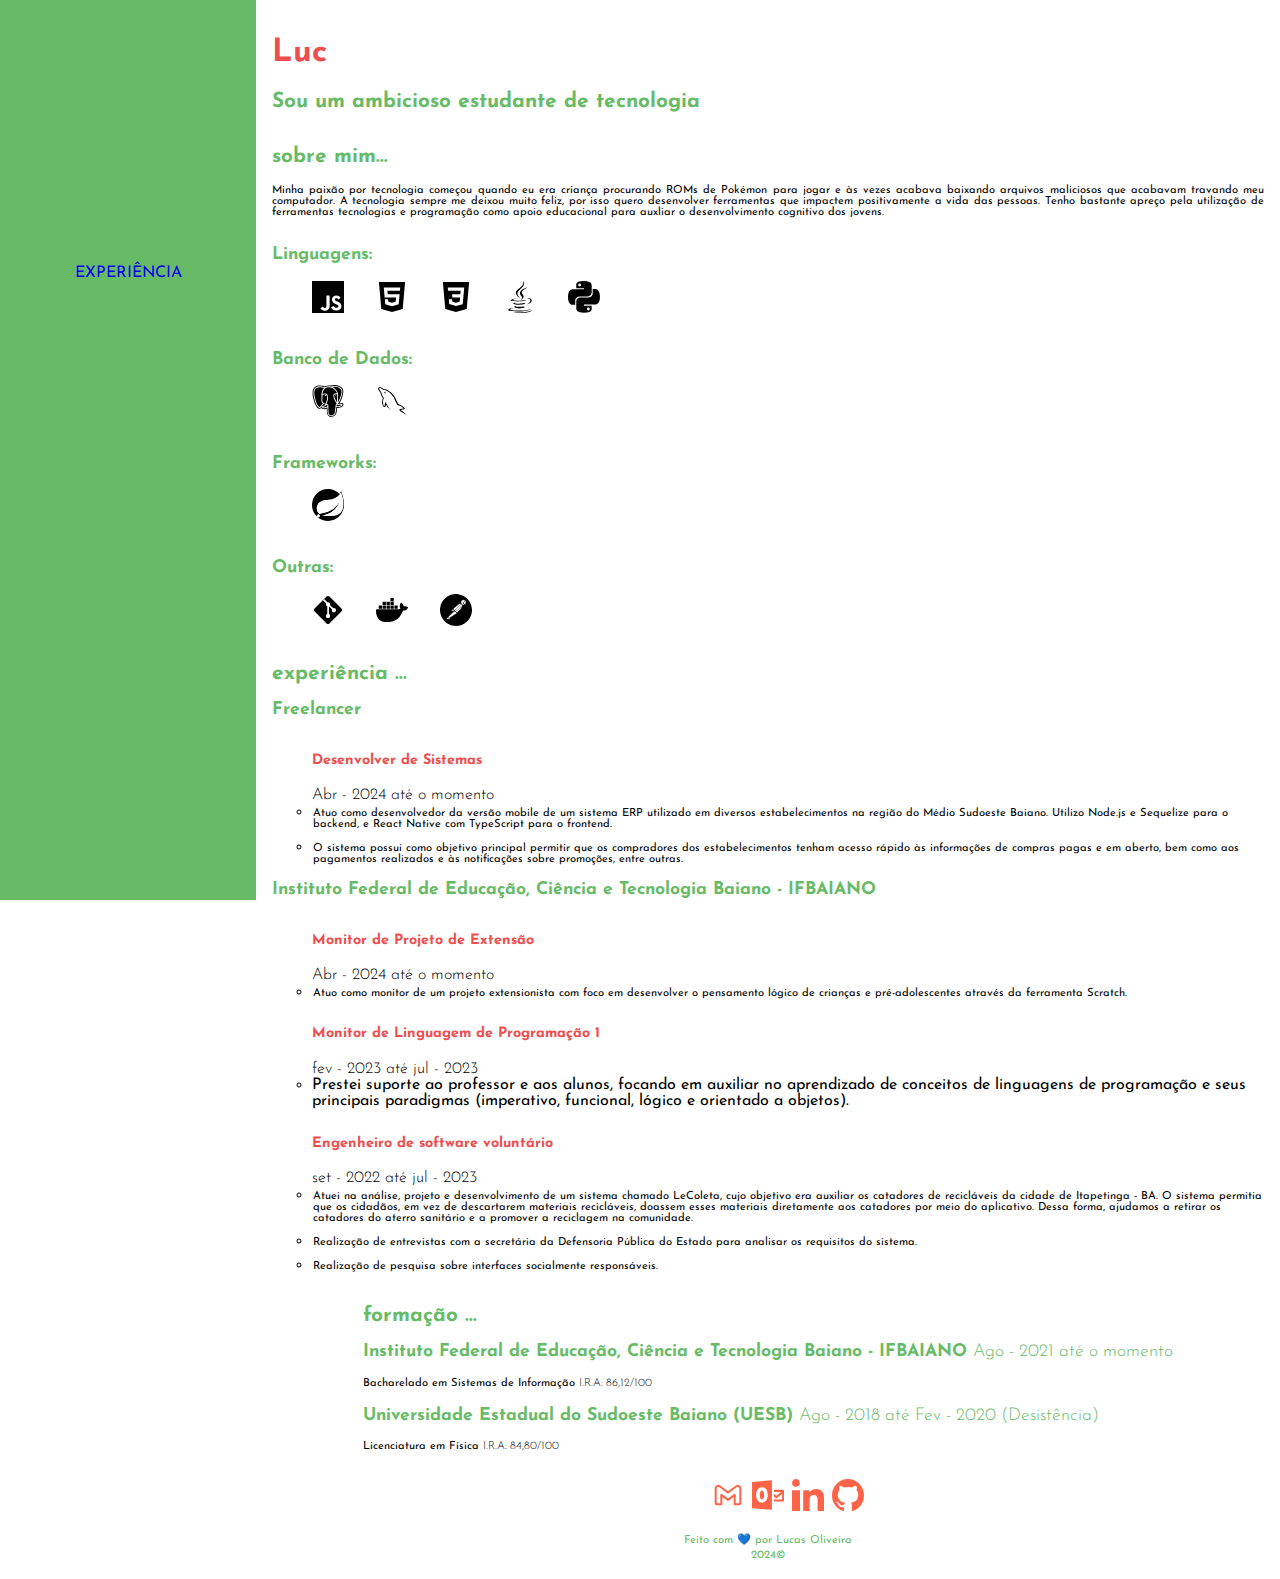
==== index.html @ e7bf315e "feat: modifica tudo" ====
<!DOCTYPE html>
<html lang="en">
<head>
    <meta charset="UTF-8">
    <meta name="viewport" content="width=device-width, initial-scale=1.0">
    <title>Lucas de Oliveira</title>
    <link rel="stylesheet" href="global.css">
    <link rel="shortcut icon" href="assets/icons/favicon.ico" type="image/x-icon">
</head>
<body>
    <div class="container"></div>
        <div class="menu">
            <nav class="sidebar">
                
                <ul>    
                    <li>
                        <img src="assets/photos/tentando.jpeg" alt="foto" class = "foto-perfil">
                    </li>
                    <li><a href="#about"> SOBRE MIM</sobre></a></li>
                    <li><a href="#experiencia">EXPERIÊNCIA</a></li>
                    <li><a href="#formacao">FORMAÇÃO</a></li>
                    <li>
                        <a href="./CV - Lucas.Oliveira.pdf" target="_blank"> 
                            CV
                        </a>
                    </li>
                </ul>
                
            </nav>
        </div> 
    
        <div class="content">   
            <section id="home">
                <div>
                    <h1 class="myNameText"></h1>
                </div>
                <div>
                    <h2>Sou um ambicioso estudante de tecnologia</h2>
                </div>
                
            </section>

            <section id="about">
                <h2>  sobre mim...</h2>
                <div class="about-me">
                    <p>
                        Minha paixão por tecnologia começou quando eu era criança procurando ROMs de Pokémon para 
                        jogar e às vezes acabava baixando arquivos maliciosos que acabavam travando meu computador. 
                        A tecnologia sempre me deixou muito feliz, por isso quero desenvolver ferramentas que 
                        impactem positivamente a vida das pessoas. Tenho bastante apreço pela utilização de 
                        ferramentas tecnologias e programação como apoio educacional para auxliar o desenvolvimento 
                        cognitivo dos jovens.
                    </p>
                </div>
            </section>
            <section id="tec"">
                <div class="tec-content">
                    <div class="language">
                        <h3>Linguagens:</h3>
                        <ul>
                            <li>
                                <a href="https://developer.mozilla.org/pt-BR/docs/Web/JavaScript" target="_blank">
                                    <img src="assets/icons/javascript.svg" alt="JavaScript">
                                </a>
                            </li>
                            <li>
                                <a href="https://www.w3schools.com/html/" target="_blank">
                                    <img src="assets/icons/html.svg" alt="HTML5">
                                </a>
                            </li>
                            <li>
                                <a href="https://www.w3schools.com/css/" target="_blank">
                                    <img src="assets/icons/css.svg" alt="CSS3">
                                </a>
                            </li>
                            <li>
                                <a href="https://www.java.com/pt-BR/" target="_blank">
                                    <img src="assets/icons/java.svg" alt="Java">
                                </a>
                            </li>
                            <li>
                                <a href="https://www.python.org/" target="_blank">
                                    <img src="assets/icons/python.svg" alt="Python">
                                </a>
                            </li>
                        </ul> 
                    </div>

                    <div class="data_base">
                        <h3>Banco de Dados: </h3>
                        <ul>
                            <li>
                                <a href="https://www.postgresql.org/" target="_blank">
                                    <img src="assets/icons/postgresql.svg" alt="Postgresql">
                                </a>
                            </li>
                            <li>
                                <a href="https://www.mysql.com/" target="_blank">
                                    <img src="assets/icons/mysql.svg" alt="MySQL">
                                </a>
                            </li>
                        </ul>
                    </div>
                    <div class="frameworks">
                        <h3>Frameworks: </h3>
                        <ul>
                            <li>
                                <a href="https://spring.io/" target="_blank">
                                    <img src="assets/icons/spring.svg" alt="Spring">
                                </a>
                            </li>
                        </ul>
                    </div>
                    <div class="others">
                        <h3>Outras: </h3>
                        <ul>
                            <li>
                                <a href="https://git-scm.com/" target="_blank">
                                    <img src="assets/icons/git.svg" alt="Github">
                                </a>
                            </li>
                            <li>
                                <a href="https://www.docker.com/" target="_blank">
                                    <img src="assets/icons/docker.svg" alt="Docker">
                                </a>
                            </li>
                            <li>
                                <a href="">
                                    <img src="assets/icons/postman.svg" alt="">
                                </a>
                            </li>
                        </ul>
                    </div>
                </div>
            </section>
                
            <section id="experiencia">
                <h2> experiência ...</h2>
                
                <div class = "itens_experiencia">
                    <div class="primeiro_item">
                        <h3>
                            Freelancer
                        </h3> 
                        <ul>
                            <li>
                                <div>
                                    <h4>Desenvolver de Sistemas</h3>
                                    <span>Abr - 2024 até o momento</span>
                                
                                    <ul>
                                        <li>
                                            <p>
                                                Atuo como desenvolvedor da versão mobile de um sistema ERP 
                                                utilizado em diversos estabelecimentos na região do Médio 
                                                Sudoeste Baiano. Utilizo Node.js e Sequelize para o backend, 
                                                e React Native com TypeScript para o frontend.
                                            </p>
                                        </li>
                                        <li>
                                            <p>
                                                O sistema possui como objetivo principal permitir que os 
                                                compradores dos estabelecimentos tenham acesso rápido às 
                                                informações de compras pagas e em aberto, bem como aos 
                                                pagamentos realizados e às notificações sobre promoções, entre 
                                                outras.
                                            </p>
                                        </li>
                                    </ul>
                                </div>
                            </li>
                        </ul>
                    </div>
                    <div class = "primeiro_item">
                        <h3>
                            Instituto Federal de Educação, Ciência e Tecnologia Baiano - IFBAIANO
                        </h3>   
                        <ul>
                            <li>
                                <div>
                                    <h4>Monitor de Projeto de Extensão</h4>
                                    <span>Abr - 2024 até o momento</span>
                                    <ul>
                                        <li>
                                            <p>
                                                Atuo como monitor de um projeto extensionista com foco em 
                                                desenvolver o pensamento lógico de crianças e pré-adolescentes 
                                                através da ferramenta Scratch.
                                            </p>
                                        
                                        </li>
                                    </ul>
                                </div>
                            </li>
                            <li>
                                <div>
                                    <h4>Monitor de Linguagem de Programação 1</h4>
                                    <span>fev - 2023 até jul - 2023</span>
        
                                    <ul>
                                        <li>
                                            Prestei suporte ao professor e aos alunos, focando em auxiliar 
                                            no aprendizado de conceitos de linguagens de programação e seus principais paradigmas 
                                            (imperativo, funcional, lógico e orientado a objetos).
                                        </li>
                                    </ul>
                    
                                </div>
                            </li>
                            <li>
                                <div>
                                    <h4>Engenheiro de software voluntário</h4>
                                    <span>set - 2022 até jul - 2023</span>

                                        <ul>
                                            <li>
                                                <p>
                                                    Atuei na análise, projeto e desenvolvimento de um sistema 
                                                    chamado LeColeta, cujo objetivo era auxiliar os catadores 
                                                    de recicláveis da cidade de Itapetinga - BA. O sistema 
                                                    permitia que os cidadãos, em vez de descartarem materiais 
                                                    recicláveis, doassem esses materiais diretamente aos 
                                                    catadores por meio do aplicativo. Dessa forma, ajudamos a 
                                                    retirar os catadores do aterro sanitário e a 
                                                    promover a reciclagem na comunidade.
                                                </p>
                                            </li>
                                            <li>
                                                <p>
                                                    Realização de entrevistas com a secretária da Defensoria 
                                                    Pública do Estado para analisar os requisitos do sistema.
                                                </p>
                                            </li>
                                            <li>
                                                <p>
                                                    Realização de pesquisa sobre interfaces socialmente responsáveis.
                                                </p>
                                                
                                            </li>
                                        </ul>
                        
                                </div>
                            </li>
                        </ul>
                    </div>
                </div>
            </section>

            <section id="formacao">
                <h2> formação ...</h2>
                <div>
                    <div>
                        <h3>
                            Instituto Federal de Educação, Ciência e Tecnologia Baiano - IFBAIANO
                            <span>
                                Ago - 2021 até o momento
                            </span>
                        </h3>
                       
                        <p>
                            Bacharelado em Sistemas de Informação <span>I.R.A: 86,12/100</span>
                        </p>
                    </div>
                    
                    <div>
                        <h3>
                            Universidade Estadual do Sudoeste Baiano (UESB)
                            <span>
                                Ago - 2018 até Fev - 2020 (Desistência)
                            </span>
                        </h3>
                       
                        <p>
                            Licenciatura em Física <span>I.R.A: 84,80/100</span>
                        </p>
                    </div>
                    
                </div>
            </section>



            <section id="contato">

                <div class="lista_contato">
                    <ul>
                        <li>
                            <a href="mailto:luska.soliver7@gmail.com" target="_blank">
                                <img src="assets/icons/gmail-svgrepo-com.svg" alt="Gmail">
                            </a>
                        </li>
                        <li>
                            <a href="mailto:lucassdeoliveira@outlook.com.br" target="_blank">
                                <img src="assets/icons/outlook-logo-svgrepo-com.svg" alt="Outlook">
                            </a>
                        </li>
                        <li>
                            <a href="https://www.linkedin.com/in/lucas-de-oliveira-b39b41206" target="_blank">
                                <img src="assets/icons/linkedin-161-svgrepo-com.svg" alt="Linkedin">
                            </a>
                        </li>
                        <li>
                            <a href="https://github.com/lucassoliveiraa" target="_blank">
                                <img src="assets/icons/github-142-svgrepo-com (1).svg" alt="Github">   
                            </a>       
                        </li>
                    </ul> 
                </div>
            </section>
            <footer id="footer">
                <p>Feito com &#128153; por Lucas Oliveira</p>
                <p>2024&#169;</p>
            </footer>
        </div>
    </div>
    
    <script src="app.js"></script>
</body>
</html>
---- global.css ----
@import url('https://fonts.googleapis.com/css2?family=Josefin+Sans:ital,wght@0,100..700;1,100..700&display=swap');

* {
    font-family: "Josefin Sans", sans-serif;
    box-sizing: border-box;
}

:root {
    --cor-background: #FFFFFF;
    --cor-primaria: #67BB67;
    --cor-destaque: #EE4E4E;
    --cor-destaque1: #5E4C5A;
    --fonte-tamanho-h2: 1.3em;
    --fonte-tamanho-h3: 1.1em;
    --fonte-tamanho-h4: 0.9em;
    --fonte-tamanho-p: 0.7em;

}

body, html {
    margin: 0;
    padding: 0;
    width: 100dvw;
    height: 100dvh;
    background-color: var(--cor-background);
    color: black;
}
h1 {
    color: var(--cor-destaque);
}
h2 {
    font-size: var(--fonte-tamanho-h2);
    color: var(--cor-primaria);
}

h3 {
    font-size: var(--fonte-tamanho-h3);
    color: var(--cor-primaria);
}

h4 {
    font-size: var(--fonte-tamanho-h4);
    color: var(--cor-destaque);
}

p {
    font-size: var(--fonte-tamanho-p);
}

span {
    font-weight: 300;
}
/*Header*/ 
header {
    background-color: var(--cor-primaria);
}

.container {
    display: flex;
    width: 100%;
    margin: 0;
    padding: 0;
    box-sizing: border-box;
}

.menu {
    display: none;
}

.content {
    display: flex;
    flex-direction: column;
    align-items: center;
    width: 80%;
    margin-left: 10%;
    box-sizing: border-box;
    align-items: center;
    margin-right: 10%;
}

#home {
    width: 100%;
}
ul {
    display: flex;
    gap: 2em;
    flex-wrap: wrap;
}
li {
    list-style: none;
}
a img {
    width: 2em;
    height: 2em;
}

/* About */
.about-me {
    text-align: justify;
}

/* Tec */
#tec {
    display: flex;
    width: 100%;
}
.tec-content {
    display: flex;
    flex-direction: column;
    width: 100%;
}


.tec-content div ul{
    display: flex;
    gap: 2rem;
}

/* Experiencia */
#experiencia {
    width: 100%;
}
#experiencia ul{
    display: flex;
    flex-direction: column;
}
.itens_experiencia {
    width: 100%;
}


.primeiro_item {
    display: flex;
    flex-direction: column;
    box-sizing: border-box;
    padding: 0;
    margin: 0;
}

.primeiro_item h3 {
    padding: 0;
    margin: 0;
}


.primeiro_item ul li > div ul {
    padding-left: 1.5vw;
    margin-left: 1.5vw;
}

.primeiro_item div ul {
    margin-top: .2vh;
}

.primeiro_item div ul li {
    list-style: circle;
}

#contato .lista_contato{
    display: flex;
    justify-content: center;
}

/* Footer */
#footer {
    display: flex;
    width: 100%;
    flex-direction: column;
    align-items: center;
    color: var(--cor-primaria);
}

#footer p {
    margin: 2px 0;
}


@media (min-width: 768px) {
    .menu {
        position: fixed;
        top: 0;
        left: 0;
        width: 20%;
        height: 100%;
        background-color: #333;
        overflow: hidden;
        background-color: var(--cor-primaria);
        display: flex;
        flex-direction: column;
        align-items: center; /* Centraliza os itens horizontalmente */
        justify-content: center;
        box-sizing: border-box;
        padding: 1rem;
    }
    
    .sidebar {
        height: 50%;
    }
    .menu ul { 
        display: flex;
        flex-direction: column;
        list-style: none;
        width: 100%;
        height: 50%;
        justify-content: space-between;
        align-content: center;
        padding: 0;
        margin: 0;
    }
    
    .menu li {
        width: 100%;
        height: 50%;
    }
    
    .menu li a {
        display: block;
        text-align: center; 
        padding: 2rem; 
        text-decoration: none;
        width: 100%; 
    }
    .menu li a:hover {
        color:var(--cor-background);
    }
    
    .menu .foto-perfil {
        width: 9em; 
        height: 9em;
        border-radius: 50%; /* Torna a imagem circular */
        object-fit: cover; /* Garante que a imagem cubra totalmente o contêiner */
        margin-bottom: 1rem; /* Adiciona espaço abaixo da foto */
        display: flex;
        align-self: center; /* Centraliza a foto horizontalmente */
    }  

    .content {
        display: flex;
        flex-direction: column;
        align-items: center;
        width: 80%;
        margin-left: 20%;
        box-sizing: border-box;
        align-items: center;
        padding: 1rem;
    }

    #home {
        width: 100%;
    }
    ul {
        display: flex;
        flex-wrap: wrap;
        gap: 0.5em;
    }
    li {
        list-style: none;
    }

    li p {
        margin: 0.1vh;
    }

    a img {
        width: 2em;
        height: 2em;
    }
    
    
    /* About */
    .about-me {
        text-align: justify;
    }
    
    /* Tec */
    #tec {
        display: flex;
        width: 100%;
    }
    .tec-content {
        display: flex;
        flex-direction: column;
        width: 100%;
    }
    
    
    .tec-content div ul{
        display: flex;
    }
    
    /* Experiencia */
    #experiencia {
        width: 100%;
    }
    #experiencia ul{
        display: flex;
        flex-direction: column;
    }

    .itens_experiencia {
        width: 100%;
    }
    
    
    .primeiro_item {
        display: flex;
        flex-direction: column;
        box-sizing: border-box;
        padding: 0;
        margin: 0;
    }
    
    .primeiro_item {
        margin:0;
    }
    .primeiro_item h3 {
        padding: 0;
        margin: 0;
    }
    
    .primeiro_item ul li p{
        margin-bottom: 0;
        padding-bottom: 0;
    }
    .primeiro_item ul li > div ul {
        padding-left: 0;
        margin-left: 0;
    }
    
    .primeiro_item div ul {
        margin: 0;
    }
    
    .primeiro_item div ul li {
        list-style: circle;
    }
    
    
    #contato .lista_contato{
        display: flex;
        justify-content: center;
    }
    
    /* Footer */
    #footer {
        display: flex;
        width: 100%;
        flex-direction: column;
        align-items: center;
        color: var(--cor-primaria);
    }
    
    #footer p {
        margin: 2px 0;
    }
}

@media (min-width : 1024px) {

}
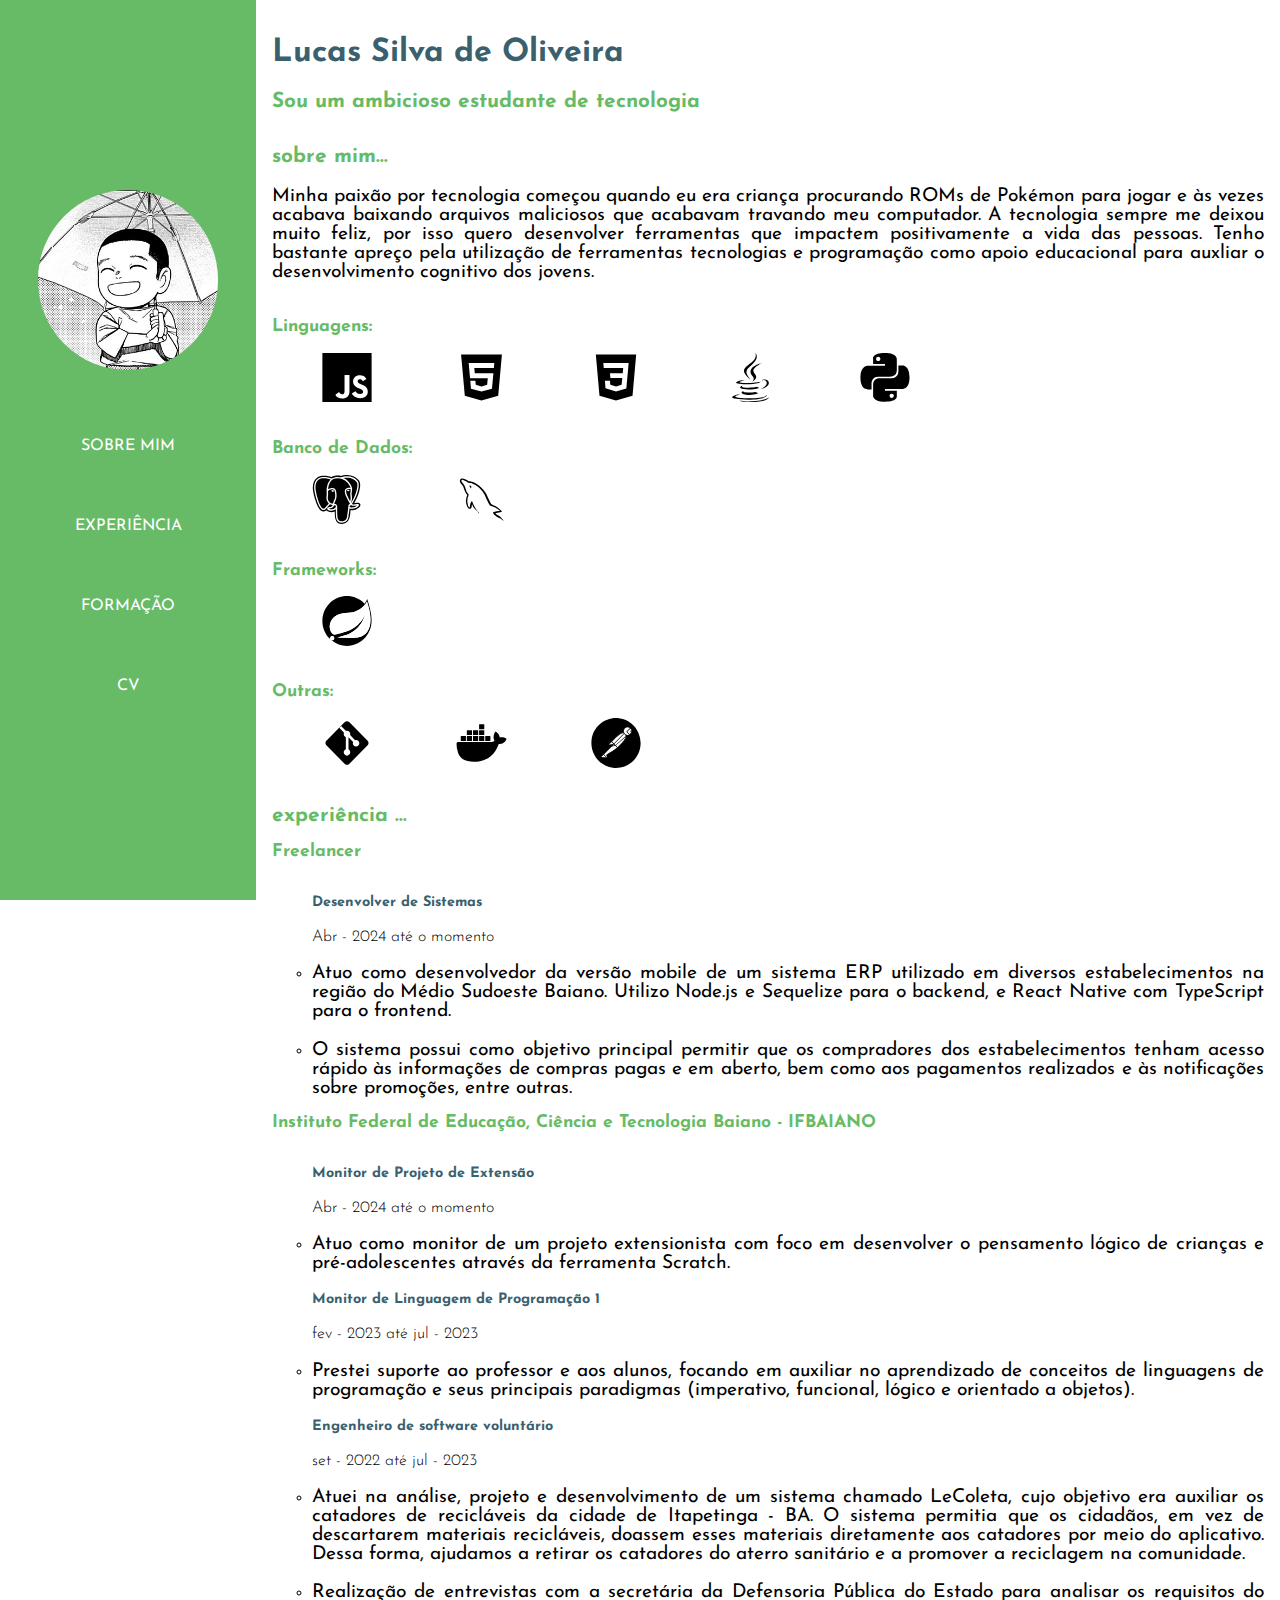
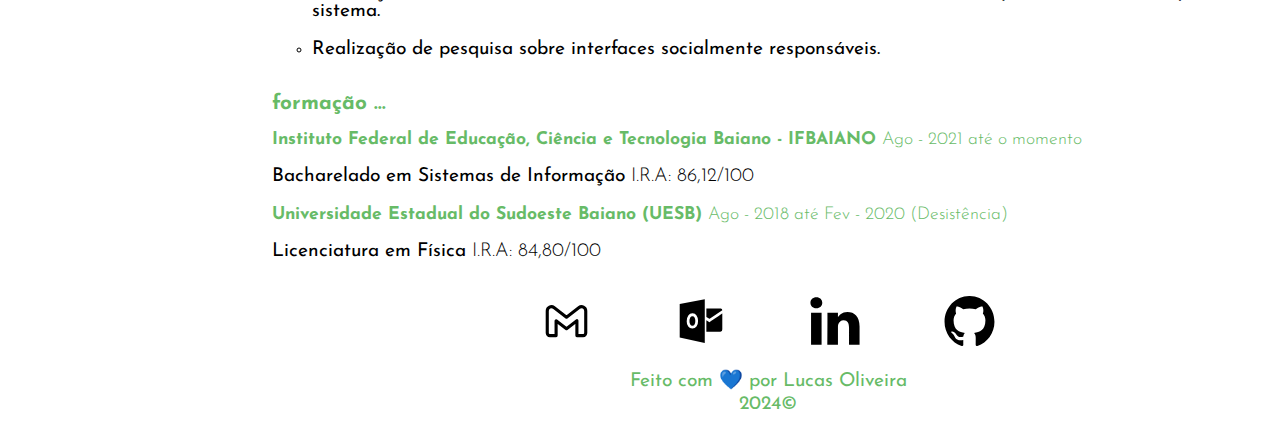
==== commit 95a06a51: "feat: site está responsivel" ====
--- a/index.html
+++ b/index.html
@@ -14,7 +14,7 @@
                 
                 <ul>    
                     <li>
-                        <img src="assets/photos/tentando.jpeg" alt="foto" class = "foto-perfil">
+                        <img src="assets/photos/imge.png" alt="foto" class = "foto-perfil">
                     </li>
                     <li><a href="#about"> SOBRE MIM</sobre></a></li>
                     <li><a href="#experiencia">EXPERIÊNCIA</a></li>
@@ -32,7 +32,9 @@
         <div class="content">   
             <section id="home">
                 <div>
-                    <h1 class="myNameText"></h1>
+                    <h1 class="myNameText">
+                        Lucas Silva de Oliveira
+                    </h1>
                 </div>
                 <div>
                     <h2>Sou um ambicioso estudante de tecnologia</h2>
@@ -199,9 +201,12 @@
         
                                     <ul>
                                         <li>
-                                            Prestei suporte ao professor e aos alunos, focando em auxiliar 
-                                            no aprendizado de conceitos de linguagens de programação e seus principais paradigmas 
-                                            (imperativo, funcional, lógico e orientado a objetos).
+                                            <p>
+                                                Prestei suporte ao professor e aos alunos, focando em auxiliar 
+                                                no aprendizado de conceitos de linguagens de programação e seus principais paradigmas 
+                                                (imperativo, funcional, lógico e orientado a objetos).
+                                            </p>
+                                            
                                         </li>
                                     </ul>
                     
@@ -291,17 +296,17 @@
                         </li>
                         <li>
                             <a href="mailto:lucassdeoliveira@outlook.com.br" target="_blank">
-                                <img src="assets/icons/outlook-logo-svgrepo-com.svg" alt="Outlook">
+                                <img src="assets/icons/outlook.svg" alt="Outlook">
                             </a>
                         </li>
                         <li>
                             <a href="https://www.linkedin.com/in/lucas-de-oliveira-b39b41206" target="_blank">
-                                <img src="assets/icons/linkedin-161-svgrepo-com.svg" alt="Linkedin">
+                                <img src="assets/icons/linkedin.svg" alt="Linkedin">
                             </a>
                         </li>
                         <li>
                             <a href="https://github.com/lucassoliveiraa" target="_blank">
-                                <img src="assets/icons/github-142-svgrepo-com (1).svg" alt="Github">   
+                                <img src="assets/icons/github.svg" alt="Github">   
                             </a>       
                         </li>
                     </ul> 
@@ -313,7 +318,6 @@
             </footer>
         </div>
     </div>
-    
-    <script src="app.js"></script>
+
 </body>
 </html>--- a/global.css
+++ b/global.css
@@ -8,13 +8,14 @@
 :root {
     --cor-background: #FFFFFF;
     --cor-primaria: #67BB67;
-    --cor-destaque: #EE4E4E;
+    --cor-destaque: #3A606E;
     --cor-destaque1: #5E4C5A;
     --fonte-tamanho-h2: 1.3em;
     --fonte-tamanho-h3: 1.1em;
     --fonte-tamanho-h4: 0.9em;
-    --fonte-tamanho-p: 0.7em;
-
+    --fonte-tamanho-p: 0.6em;
+    --fonte-tamanho-pg: 0.9em;
+    --fonte-tamanho-g: 1.2em;
 }
 
 body, html {
@@ -45,6 +46,7 @@
 
 p {
     font-size: var(--fonte-tamanho-p);
+    text-align: justify;
 }
 
 span {
@@ -83,15 +85,14 @@
 }
 ul {
     display: flex;
-    gap: 2em;
     flex-wrap: wrap;
 }
 li {
     list-style: none;
 }
 a img {
-    width: 2em;
-    height: 2em;
+    width: 4vw;
+    height: 4vh;
 }
 
 /* About */
@@ -113,7 +114,8 @@
 
 .tec-content div ul{
     display: flex;
-    gap: 2rem;
+    flex-wrap: wrap;
+    gap: 5vw;
 }
 
 /* Experiencia */
@@ -124,11 +126,11 @@
     display: flex;
     flex-direction: column;
 }
+
 .itens_experiencia {
     width: 100%;
 }
 
-
 .primeiro_item {
     display: flex;
     flex-direction: column;
@@ -137,28 +139,45 @@
     margin: 0;
 }
 
+.primeiro_item {
+    margin:0;
+}
 .primeiro_item h3 {
     padding: 0;
     margin: 0;
 }
 
-
+.primeiro_item ul li p{
+    margin-bottom: 0;
+    padding-bottom: 0;
+}
 .primeiro_item ul li > div ul {
-    padding-left: 1.5vw;
-    margin-left: 1.5vw;
+    padding-left: 0;
+    margin-left: 0;
 }
 
 .primeiro_item div ul {
-    margin-top: .2vh;
+    margin: 0;
 }
 
 .primeiro_item div ul li {
     list-style: circle;
 }
 
-#contato .lista_contato{
-    display: flex;
-    justify-content: center;
+
+#formacao {
+    width: 100%;
+}
+#contato {
+    display: flex;
+}
+
+.lista_contato ul{
+    display: flex;
+    padding: 0;
+    justify-content: space-around;
+    align-items: center;
+    gap: 5vw;
 }
 
 /* Footer */
@@ -175,65 +194,69 @@
 }
 
 
-@media (min-width: 768px) {
+@media (min-width: 768px)  {
+    p {
+        font-size: var(--fonte-tamanho-pg);
+    } 
     .menu {
         position: fixed;
         top: 0;
         left: 0;
         width: 20%;
         height: 100%;
-        background-color: #333;
-        overflow: hidden;
         background-color: var(--cor-primaria);
         display: flex;
         flex-direction: column;
         align-items: center; /* Centraliza os itens horizontalmente */
-        justify-content: center;
+        justify-content: space-evenly;
         box-sizing: border-box;
-        padding: 1rem;
+        padding: 2rem 0;
     }
     
     .sidebar {
-        height: 50%;
-    }
-    .menu ul { 
-        display: flex;
-        flex-direction: column;
-        list-style: none;
+        display: flex;
+        flex-direction: column;
+        align-items: center;
+        justify-content: space-around;
         width: 100%;
-        height: 50%;
-        justify-content: space-between;
-        align-content: center;
+    }
+    
+    .menu ul {
+        display: flex;
+        flex-direction: column;
+        justify-content: space-around;
         padding: 0;
         margin: 0;
     }
-    
     .menu li {
         width: 100%;
-        height: 50%;
+        text-align: center;
+        margin: 1rem 0;
     }
     
     .menu li a {
         display: block;
         text-align: center; 
-        padding: 2rem; 
+        padding:1rem 0; 
         text-decoration: none;
-        width: 100%; 
-    }
+        color: white;
+        width: 100%;
+    }
+
     .menu li a:hover {
-        color:var(--cor-background);
-    }
-    
-    .menu .foto-perfil {
-        width: 9em; 
-        height: 9em;
-        border-radius: 50%; /* Torna a imagem circular */
-        object-fit: cover; /* Garante que a imagem cubra totalmente o contêiner */
-        margin-bottom: 1rem; /* Adiciona espaço abaixo da foto */
-        display: flex;
-        align-self: center; /* Centraliza a foto horizontalmente */
-    }  
-
+        color:var(--cor-destaque);
+    }
+    
+    .foto-perfil {
+        width: 14vw;
+        height: 14vw; /* Mantém a proporção da imagem */
+        border-radius: 50%; 
+        margin-bottom: 1rem; /* Espaçamento abaixo da imagem */
+        padding: 0;
+        object-fit: cover;
+    }
+
+    
     .content {
         display: flex;
         flex-direction: column;
@@ -245,63 +268,31 @@
         padding: 1rem;
     }
 
-    #home {
-        width: 100%;
-    }
-    ul {
-        display: flex;
-        flex-wrap: wrap;
-        gap: 0.5em;
-    }
-    li {
-        list-style: none;
-    }
-
-    li p {
-        margin: 0.1vh;
-    }
-
+    .lista_contato ul{
+        display: flex;
+        padding: 0;
+        justify-content: space-around;
+        align-items: center;
+        gap: 5vw;
+    }
+    
     a img {
-        width: 2em;
-        height: 2em;
-    }
-    
-    
-    /* About */
-    .about-me {
-        text-align: justify;
-    }
-    
-    /* Tec */
-    #tec {
-        display: flex;
-        width: 100%;
-    }
-    .tec-content {
-        display: flex;
-        flex-direction: column;
-        width: 100%;
-    }
-    
-    
-    .tec-content div ul{
-        display: flex;
-    }
-    
-    /* Experiencia */
-    #experiencia {
-        width: 100%;
-    }
-    #experiencia ul{
-        display: flex;
-        flex-direction: column;
-    }
-
+        width: 2.5vw;
+        height: 2.5vh;
+    }
+}
+    
+
+
+@media (min-width : 1024px) {
+    p {
+        font-size: var(--fonte-tamanho-g);
+    } 
     .itens_experiencia {
         width: 100%;
     }
-    
-    
+
+
     .primeiro_item {
         display: flex;
         flex-direction: column;
@@ -309,7 +300,7 @@
         padding: 0;
         margin: 0;
     }
-    
+
     .primeiro_item {
         margin:0;
     }
@@ -317,7 +308,7 @@
         padding: 0;
         margin: 0;
     }
-    
+
     .primeiro_item ul li p{
         margin-bottom: 0;
         padding-bottom: 0;
@@ -326,35 +317,26 @@
         padding-left: 0;
         margin-left: 0;
     }
-    
+
     .primeiro_item div ul {
         margin: 0;
     }
-    
-    .primeiro_item div ul li {
-        list-style: circle;
-    }
-    
-    
-    #contato .lista_contato{
-        display: flex;
-        justify-content: center;
-    }
-    
-    /* Footer */
-    #footer {
-        display: flex;
-        width: 100%;
-        flex-direction: column;
-        align-items: center;
-        color: var(--cor-primaria);
-    }
-    
-    #footer p {
-        margin: 2px 0;
-    }
-}
-
-@media (min-width : 1024px) {
-
+
+
+    #contato {
+        display: flex;
+    }
+
+    .lista_contato ul{
+        display: flex;
+        padding: 0;
+        justify-content: space-around;
+        align-items: center;
+        gap: 5vw;
+    }
+
+    a img {
+        width: 5.5vw;
+        height: 5.5vh;
+    }
 }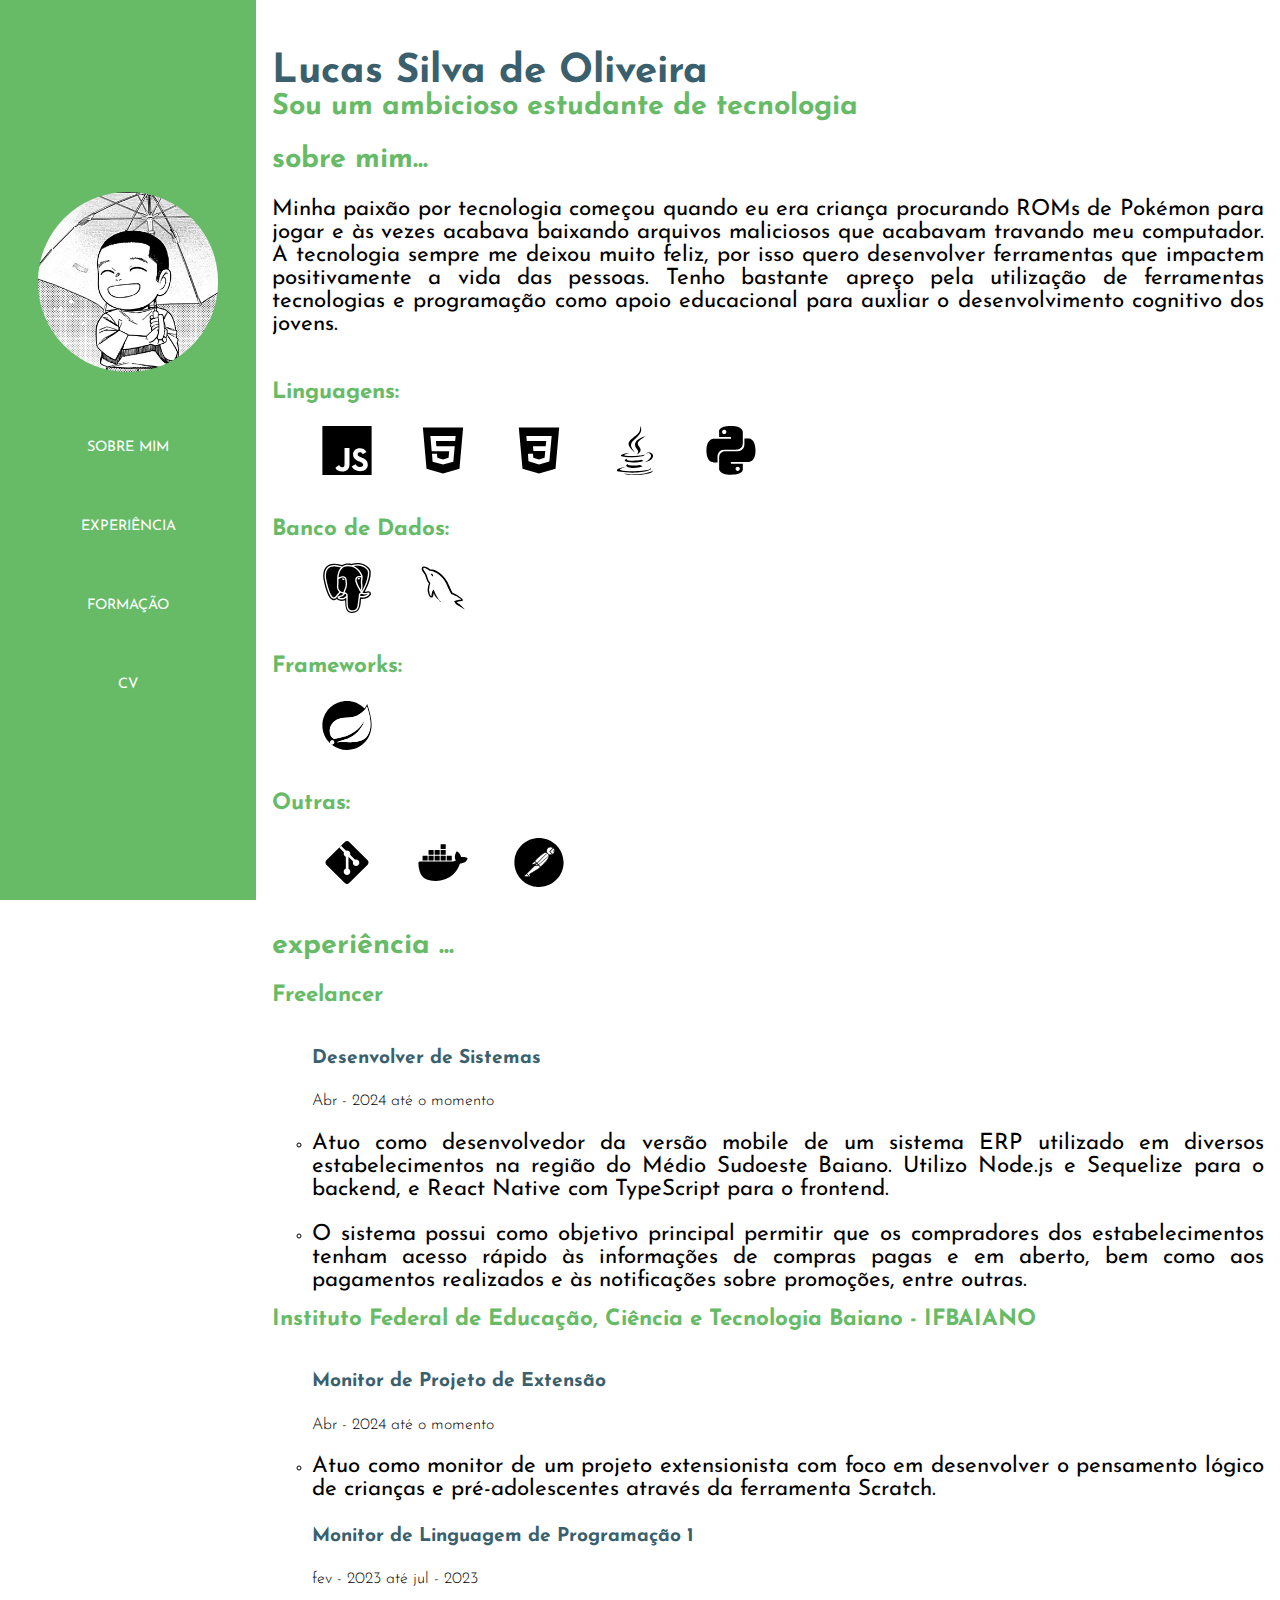
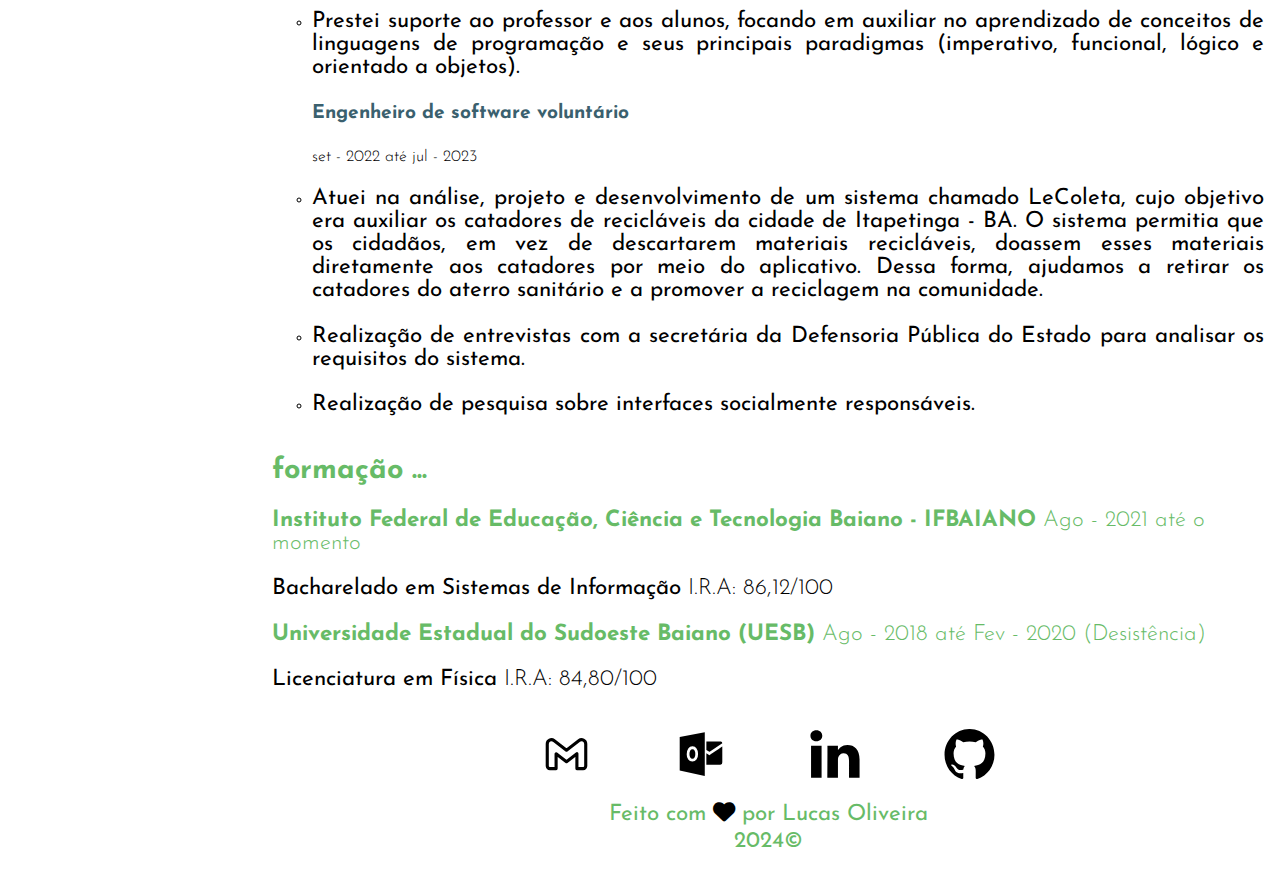
==== commit 7e296740: "refactor: responsividade nas letras e no sidebar" ====
--- a/index.html
+++ b/index.html
@@ -6,15 +6,16 @@
     <title>Lucas de Oliveira</title>
     <link rel="stylesheet" href="global.css">
     <link rel="shortcut icon" href="assets/icons/favicon.ico" type="image/x-icon">
+    <link rel="stylesheet" href="https://cdnjs.cloudflare.com/ajax/libs/font-awesome/6.0.0-beta3/css/all.min.css">
+
 </head>
 <body>
     <div class="container"></div>
         <div class="menu">
             <nav class="sidebar">
-                
                 <ul>    
                     <li>
-                        <img src="assets/photos/imge.png" alt="foto" class = "foto-perfil">
+                        <img src="assets/photos/foto.png" alt="foto" class = "foto-perfil">
                     </li>
                     <li><a href="#about"> SOBRE MIM</sobre></a></li>
                     <li><a href="#experiencia">EXPERIÊNCIA</a></li>
@@ -89,7 +90,7 @@
                     </div>
 
                     <div class="data_base">
-                        <h3>Banco de Dados: </h3>
+                        <h3>Banco de Dados:</h3>
                         <ul>
                             <li>
                                 <a href="https://www.postgresql.org/" target="_blank">
@@ -104,7 +105,7 @@
                         </ul>
                     </div>
                     <div class="frameworks">
-                        <h3>Frameworks: </h3>
+                        <h3>Frameworks:</h3>
                         <ul>
                             <li>
                                 <a href="https://spring.io/" target="_blank">
@@ -114,7 +115,7 @@
                         </ul>
                     </div>
                     <div class="others">
-                        <h3>Outras: </h3>
+                        <h3>Outras:</h3>
                         <ul>
                             <li>
                                 <a href="https://git-scm.com/" target="_blank">
@@ -313,7 +314,7 @@
                 </div>
             </section>
             <footer id="footer">
-                <p>Feito com &#128153; por Lucas Oliveira</p>
+                <p>Feito com <i class="fas fa-heart" style="color: black;"></i> por Lucas Oliveira</p>
                 <p>2024&#169;</p>
             </footer>
         </div>
--- a/global.css
+++ b/global.css
@@ -10,12 +10,13 @@
     --cor-primaria: #67BB67;
     --cor-destaque: #3A606E;
     --cor-destaque1: #5E4C5A;
-    --fonte-tamanho-h2: 1.3em;
-    --fonte-tamanho-h3: 1.1em;
-    --fonte-tamanho-h4: 0.9em;
-    --fonte-tamanho-p: 0.6em;
-    --fonte-tamanho-pg: 0.9em;
-    --fonte-tamanho-g: 1.2em;
+    --fonte-tamanho-h1: 2.5em;
+    --fonte-tamanho-h2: 1.8em;
+    --fonte-tamanho-h3: 1.4em;
+    --fonte-tamanho-h4: 1.2em;
+    --fonte-tamanho-p: 1em;
+    --fonte-tamanho-pg: 1.2em;
+    --fonte-tamanho-g: 1.4em;
 }
 
 body, html {
@@ -28,6 +29,7 @@
 }
 h1 {
     color: var(--cor-destaque);
+    font-size: var(--fonte-tamanho-h1);
 }
 h2 {
     font-size: var(--fonte-tamanho-h2);
@@ -81,7 +83,13 @@
 }
 
 #home {
-    width: 100%;
+    margin-top: 4vh;
+    width: 100%;
+}
+
+#home div *{
+    padding: 0;
+    margin: 0;
 }
 ul {
     display: flex;
@@ -95,10 +103,6 @@
     height: 4vh;
 }
 
-/* About */
-.about-me {
-    text-align: justify;
-}
 
 /* Tec */
 #tec {
@@ -111,11 +115,10 @@
     width: 100%;
 }
 
-
-.tec-content div ul{
-    display: flex;
+.tec-content ul {
+    justify-content: first baseline;
     flex-wrap: wrap;
-    gap: 5vw;
+    gap: 2vw;
 }
 
 /* Experiencia */
@@ -219,31 +222,35 @@
         align-items: center;
         justify-content: space-around;
         width: 100%;
-    }
-    
-    .menu ul {
+        height: 100%;
+    }
+    
+    .sidebar ul {
         display: flex;
         flex-direction: column;
         justify-content: space-around;
         padding: 0;
         margin: 0;
     }
-    .menu li {
+
+    .sidebar li {
         width: 100%;
         text-align: center;
         margin: 1rem 0;
-    }
-    
-    .menu li a {
+        
+    }
+    
+    .sidebar li a {
         display: block;
         text-align: center; 
         padding:1rem 0; 
         text-decoration: none;
         color: white;
         width: 100%;
-    }
-
-    .menu li a:hover {
+        font-size: calc(.1em + 1vw);
+    }
+
+    .sidebar li a:hover {
         color:var(--cor-destaque);
     }
     
@@ -268,6 +275,9 @@
         padding: 1rem;
     }
 
+    #formacao {
+        font-size: ;
+    }
     .lista_contato ul{
         display: flex;
         padding: 0;
@@ -277,8 +287,8 @@
     }
     
     a img {
-        width: 2.5vw;
-        height: 2.5vh;
+        width: 6vw;
+        height: 6vh;
     }
 }
     
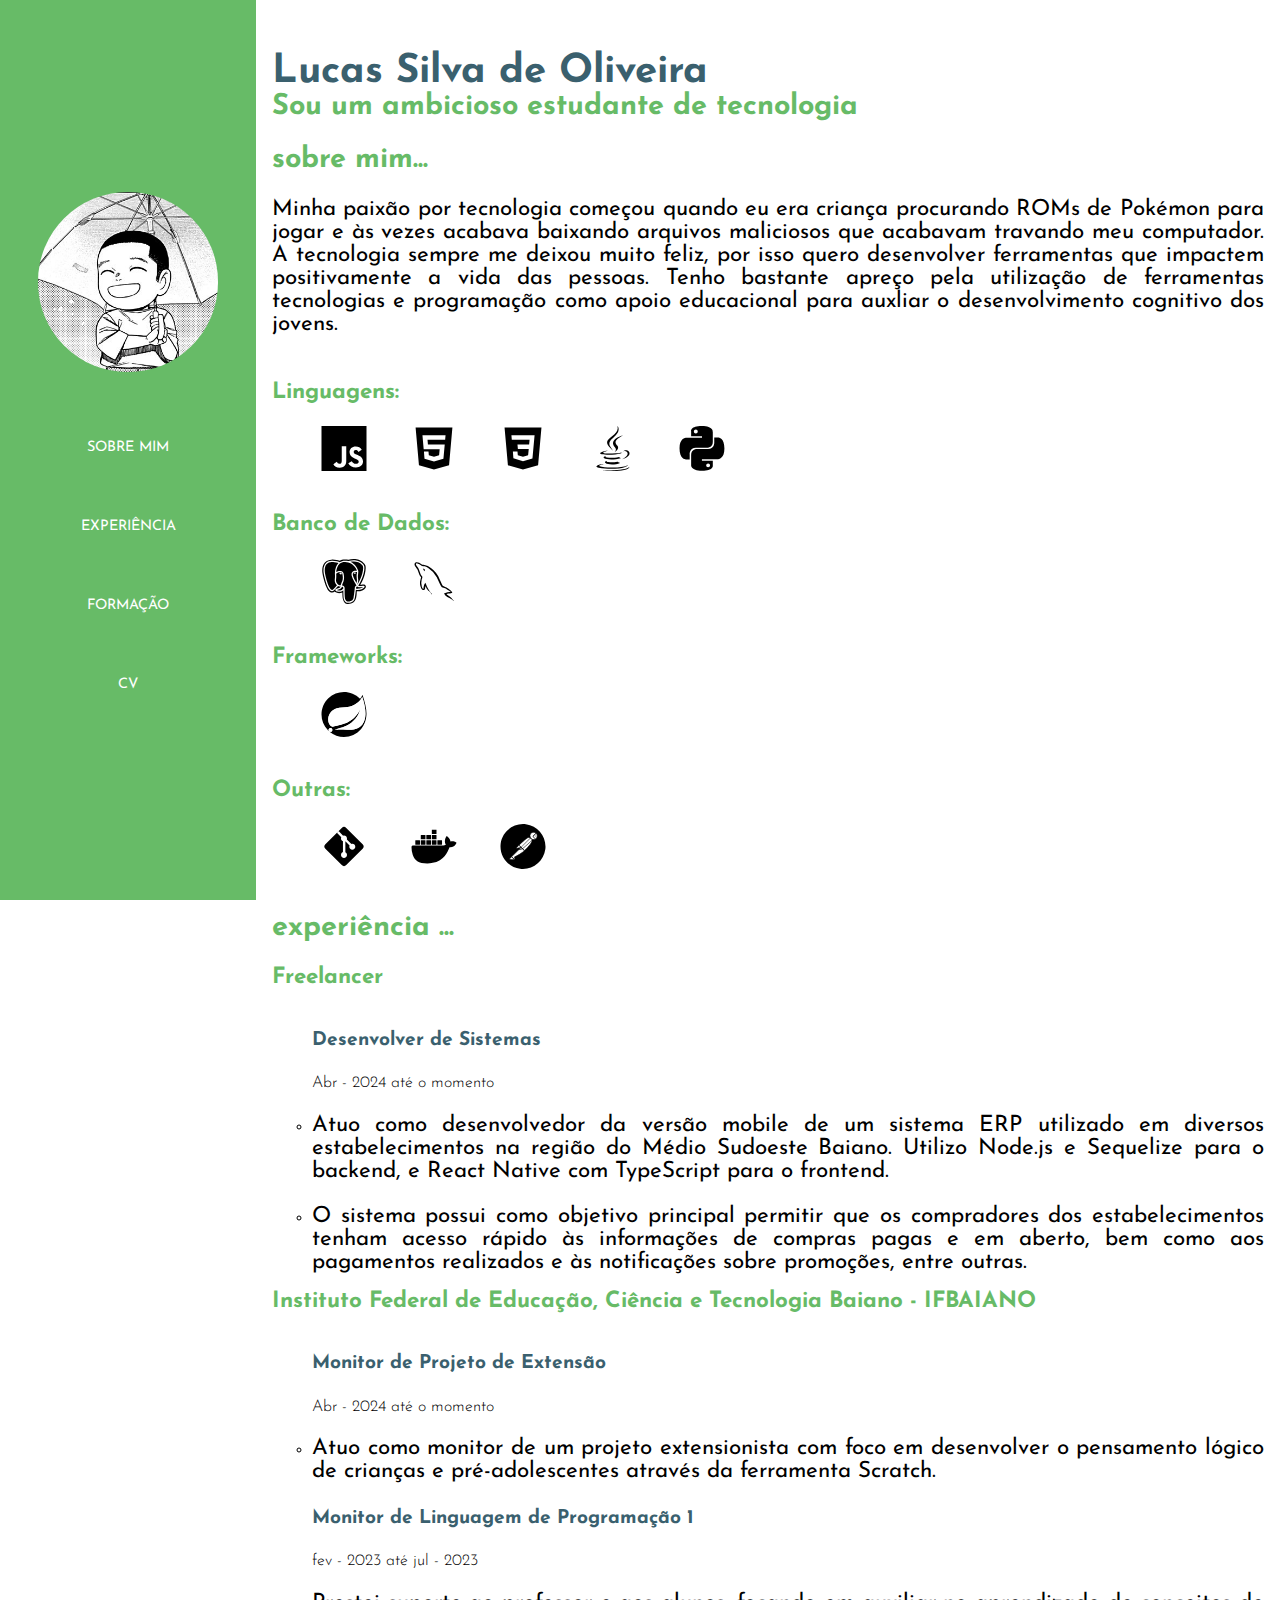
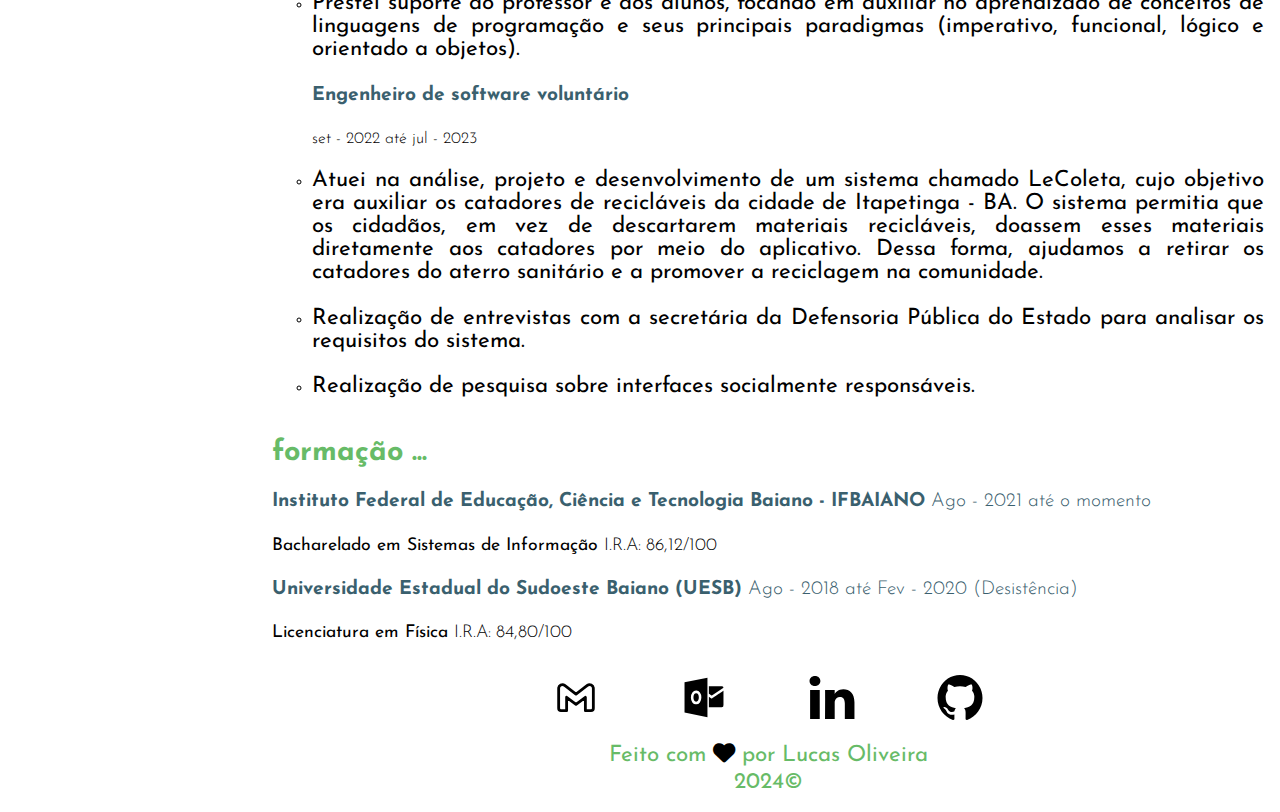
==== commit 737bd1b8: "refactor: responsividade nas letras e no sidebar" ====
--- a/index.html
+++ b/index.html
@@ -256,12 +256,12 @@
                 <h2> formação ...</h2>
                 <div>
                     <div>
-                        <h3>
+                        <h4>
                             Instituto Federal de Educação, Ciência e Tecnologia Baiano - IFBAIANO
                             <span>
                                 Ago - 2021 até o momento
                             </span>
-                        </h3>
+                        </h4>
                        
                         <p>
                             Bacharelado em Sistemas de Informação <span>I.R.A: 86,12/100</span>
@@ -269,12 +269,12 @@
                     </div>
                     
                     <div>
-                        <h3>
+                        <h4>
                             Universidade Estadual do Sudoeste Baiano (UESB)
                             <span>
                                 Ago - 2018 até Fev - 2020 (Desistência)
                             </span>
-                        </h3>
+                        </h4>
                        
                         <p>
                             Licenciatura em Física <span>I.R.A: 84,80/100</span>
--- a/global.css
+++ b/global.css
@@ -275,8 +275,8 @@
         padding: 1rem;
     }
 
-    #formacao {
-        font-size: ;
+    #formacao p{
+        font-size: calc(.3em + 1vw);
     }
     .lista_contato ul{
         display: flex;
@@ -346,7 +346,7 @@
     }
 
     a img {
-        width: 5.5vw;
-        height: 5.5vh;
+        width: 5.0vw;
+        height: 5.0vh;
     }
 }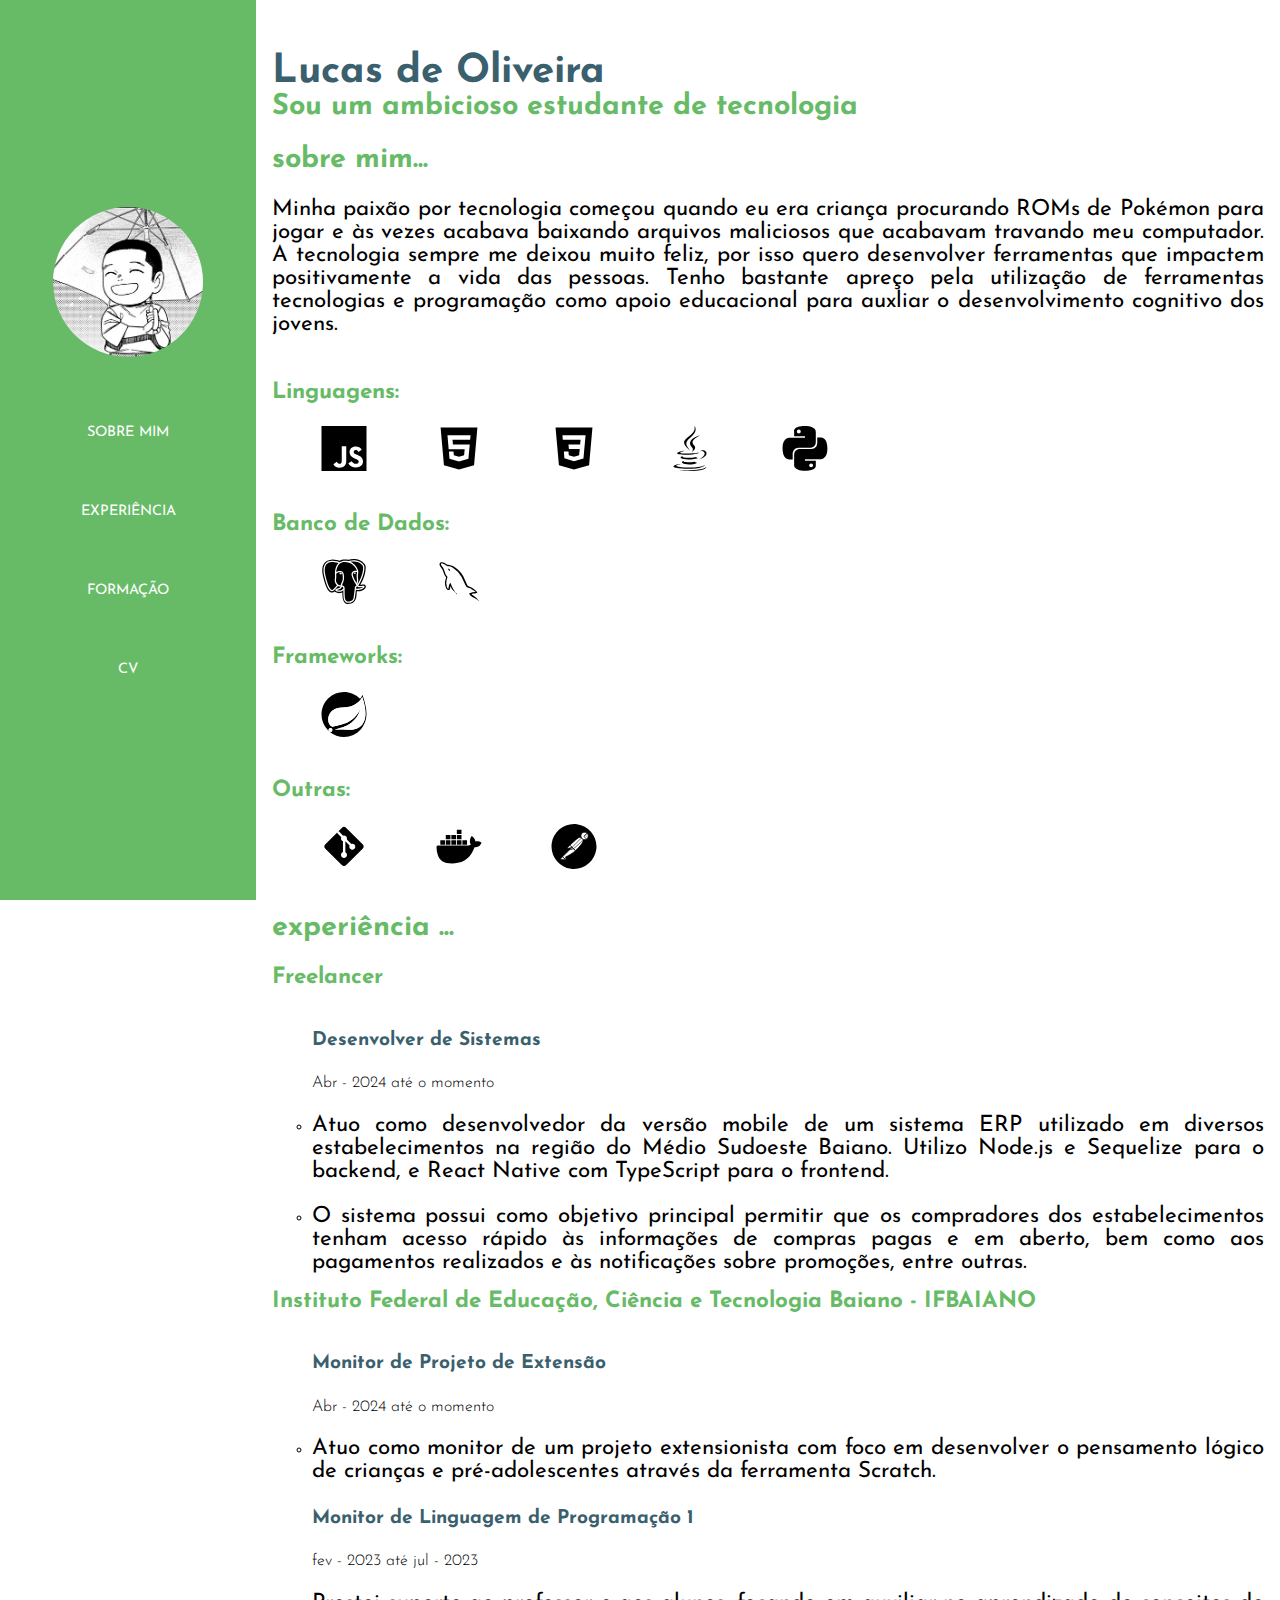
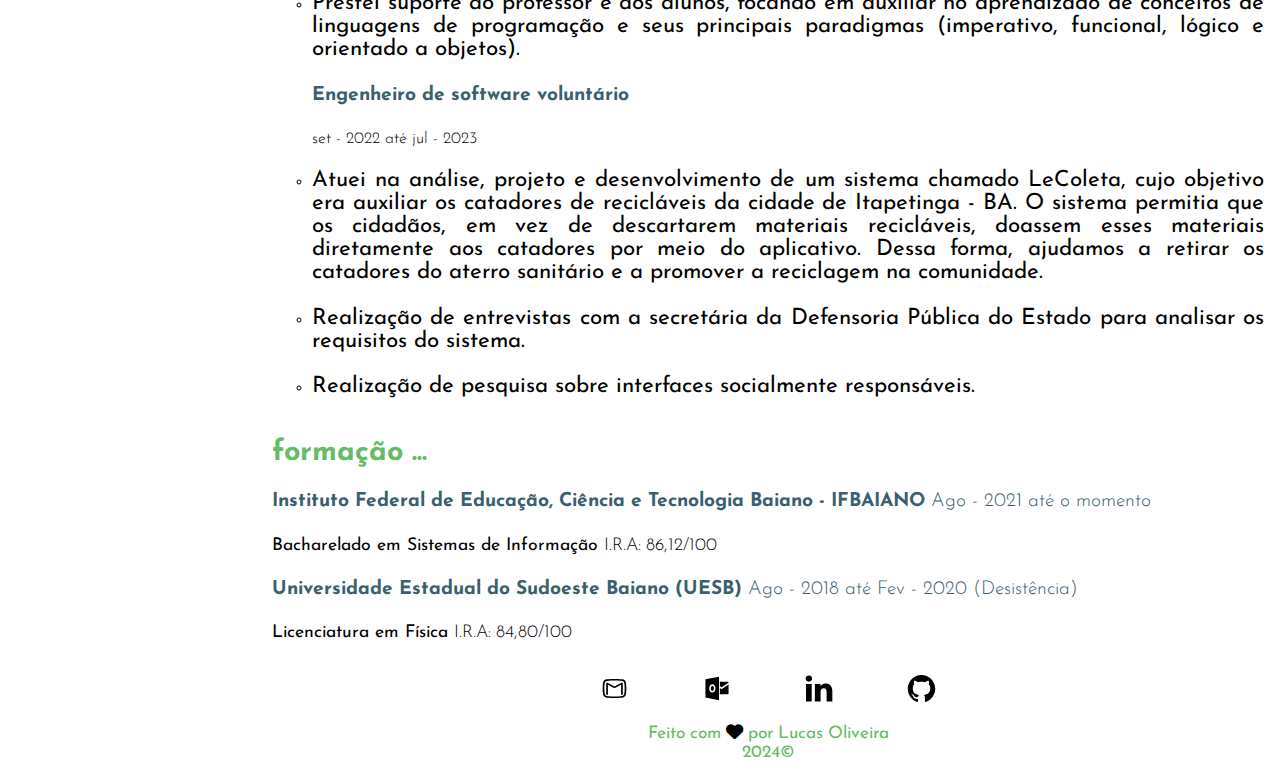
==== commit 76127e8b: "fix: resolve a sidebar tomando espaço do content" ====
--- a/index.html
+++ b/index.html
@@ -34,7 +34,7 @@
             <section id="home">
                 <div>
                     <h1 class="myNameText">
-                        Lucas Silva de Oliveira
+                        Lucas de Oliveira
                     </h1>
                 </div>
                 <div>
@@ -292,11 +292,11 @@
                     <ul>
                         <li>
                             <a href="mailto:luska.soliver7@gmail.com" target="_blank">
-                                <img src="assets/icons/gmail-svgrepo-com.svg" alt="Gmail">
+                                <img src="assets/icons/gmail.svg" alt="Gmail">
                             </a>
                         </li>
                         <li>
-                            <a href="mailto:lucassdeoliveira@outlook.com.br" target="_blank">
+                            <a href="" target="_blank">
                                 <img src="assets/icons/outlook.svg" alt="Outlook">
                             </a>
                         </li>
--- a/global.css
+++ b/global.css
@@ -98,9 +98,10 @@
 li {
     list-style: none;
 }
+
 a img {
-    width: 4vw;
-    height: 4vh;
+    width: 8vw;
+    height: 8vh;
 }
 
 
@@ -116,15 +117,16 @@
 }
 
 .tec-content ul {
-    justify-content: first baseline;
+    justify-content: flex-start;
     flex-wrap: wrap;
-    gap: 2vw;
+    gap: 4vw;
 }
 
 /* Experiencia */
 #experiencia {
     width: 100%;
 }
+
 #experiencia ul{
     display: flex;
     flex-direction: column;
@@ -183,6 +185,11 @@
     gap: 5vw;
 }
 
+.lista_contato img {
+    width: 3vw;
+    height: 3vh;
+}
+
 /* Footer */
 #footer {
     display: flex;
@@ -193,7 +200,8 @@
 }
 
 #footer p {
-    margin: 2px 0;
+    font-size: calc(.6em + .6vw);
+    margin: 1px;
 }
 
 
@@ -214,6 +222,7 @@
         justify-content: space-evenly;
         box-sizing: border-box;
         padding: 2rem 0;
+        z-index: 10;
     }
     
     .sidebar {
@@ -222,6 +231,7 @@
         align-items: center;
         justify-content: space-around;
         width: 100%;
+        position: relative;
         height: 100%;
     }
     
@@ -261,6 +271,8 @@
         margin-bottom: 1rem; /* Espaçamento abaixo da imagem */
         padding: 0;
         object-fit: cover;
+        max-width: 150px;
+        max-height: 150px;
     }
 
     
@@ -268,7 +280,7 @@
         display: flex;
         flex-direction: column;
         align-items: center;
-        width: 80%;
+        flex: 1;
         margin-left: 20%;
         box-sizing: border-box;
         align-items: center;
@@ -278,6 +290,48 @@
     #formacao p{
         font-size: calc(.3em + 1vw);
     }
+
+    .itens_experiencia {
+        width: 100%;
+    }
+
+
+    .primeiro_item {
+        display: flex;
+        flex-direction: column;
+        box-sizing: border-box;
+        padding: 0;
+        margin: 0;
+    }
+
+    .primeiro_item {
+        margin:0;
+    }
+    .primeiro_item h3 {
+        padding: 0;
+        margin: 0;
+    }
+
+    .primeiro_item ul li p{
+        margin-bottom: 0;
+        padding-bottom: 0;
+    }
+    .primeiro_item ul li > div ul {
+        padding-left: 0;
+        margin-left: 0;
+    }
+
+    .primeiro_item div ul {
+        margin: 0;
+    }
+
+
+    #contato {
+        display: flex;
+        width: 100%;
+        justify-content: center;
+    }
+
     .lista_contato ul{
         display: flex;
         padding: 0;
@@ -298,55 +352,10 @@
     p {
         font-size: var(--fonte-tamanho-g);
     } 
-    .itens_experiencia {
-        width: 100%;
-    }
-
-
-    .primeiro_item {
-        display: flex;
-        flex-direction: column;
-        box-sizing: border-box;
-        padding: 0;
-        margin: 0;
-    }
-
-    .primeiro_item {
-        margin:0;
-    }
-    .primeiro_item h3 {
-        padding: 0;
-        margin: 0;
-    }
-
-    .primeiro_item ul li p{
-        margin-bottom: 0;
-        padding-bottom: 0;
-    }
-    .primeiro_item ul li > div ul {
-        padding-left: 0;
-        margin-left: 0;
-    }
-
-    .primeiro_item div ul {
-        margin: 0;
-    }
-
-
-    #contato {
-        display: flex;
-    }
-
-    .lista_contato ul{
-        display: flex;
-        padding: 0;
-        justify-content: space-around;
-        align-items: center;
-        gap: 5vw;
-    }
+    
 
     a img {
-        width: 5.0vw;
-        height: 5.0vh;
-    }
-}+        width: 5vw;
+        height: 5vh;
+    }
+}
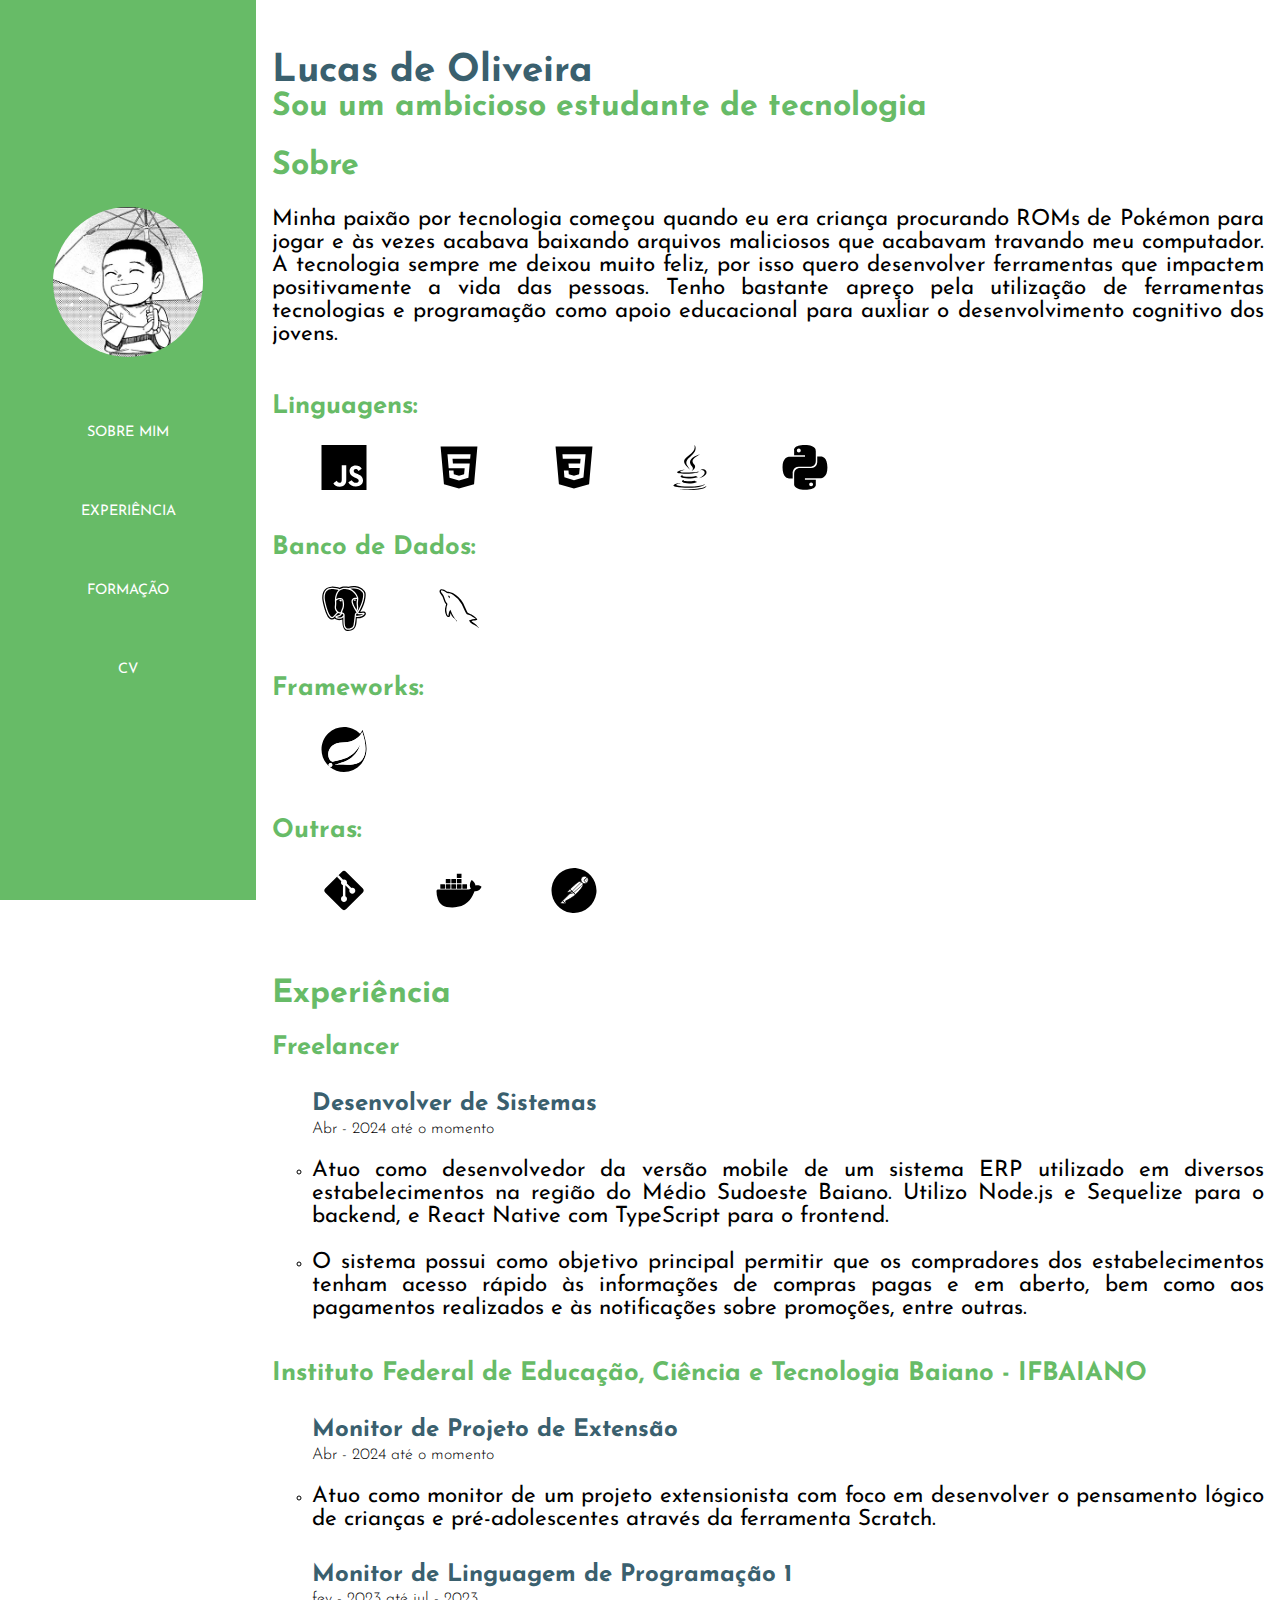
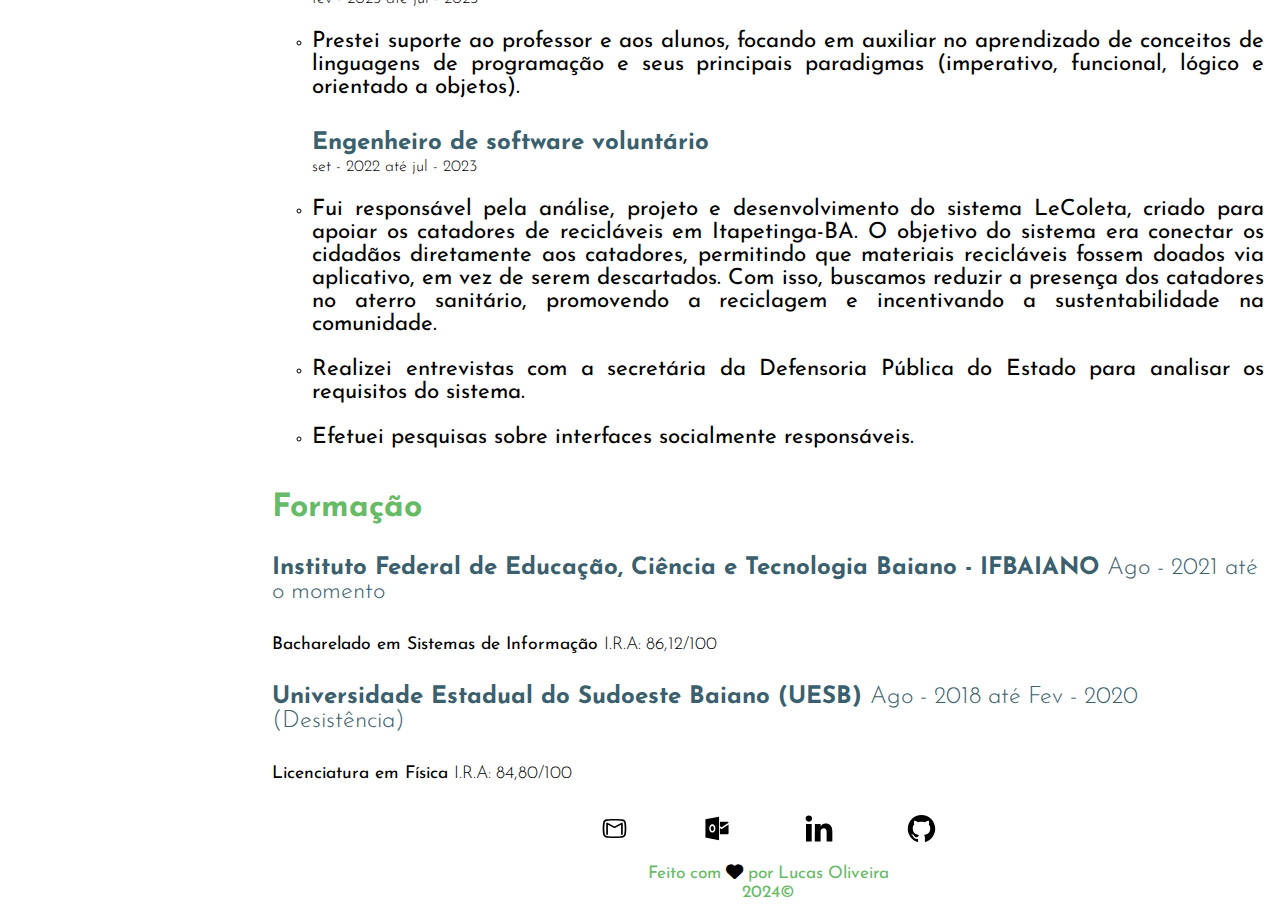
==== commit 27ba0e9a: "feat: melhora distacioamento na experiencia" ====
--- a/index.html
+++ b/index.html
@@ -44,7 +44,7 @@
             </section>
 
             <section id="about">
-                <h2>  sobre mim...</h2>
+                <h2>Sobre</h2>
                 <div class="about-me">
                     <p>
                         Minha paixão por tecnologia começou quando eu era criança procurando ROMs de Pokémon para 
@@ -138,7 +138,7 @@
             </section>
                 
             <section id="experiencia">
-                <h2> experiência ...</h2>
+                <h2>Experiência</h2>
                 
                 <div class = "itens_experiencia">
                     <div class="primeiro_item">
@@ -162,6 +162,7 @@
                                         </li>
                                         <li>
                                             <p>
+                                                
                                                 O sistema possui como objetivo principal permitir que os 
                                                 compradores dos estabelecimentos tenham acesso rápido às 
                                                 informações de compras pagas e em aberto, bem como aos 
@@ -221,25 +222,25 @@
                                         <ul>
                                             <li>
                                                 <p>
-                                                    Atuei na análise, projeto e desenvolvimento de um sistema 
-                                                    chamado LeColeta, cujo objetivo era auxiliar os catadores 
-                                                    de recicláveis da cidade de Itapetinga - BA. O sistema 
-                                                    permitia que os cidadãos, em vez de descartarem materiais 
-                                                    recicláveis, doassem esses materiais diretamente aos 
-                                                    catadores por meio do aplicativo. Dessa forma, ajudamos a 
-                                                    retirar os catadores do aterro sanitário e a 
-                                                    promover a reciclagem na comunidade.
+                                                    Fui responsável pela análise, projeto e desenvolvimento do 
+                                                    sistema LeColeta, criado para apoiar os catadores de 
+                                                    recicláveis em Itapetinga-BA. O objetivo do sistema era 
+                                                    conectar os cidadãos diretamente aos catadores, permitindo 
+                                                    que materiais recicláveis fossem doados via aplicativo, em 
+                                                    vez de serem descartados. Com isso, buscamos reduzir a 
+                                                    presença dos catadores no aterro sanitário, promovendo a 
+                                                    reciclagem e incentivando a sustentabilidade na comunidade.
                                                 </p>
                                             </li>
                                             <li>
                                                 <p>
-                                                    Realização de entrevistas com a secretária da Defensoria 
+                                                    Realizei entrevistas com a secretária da Defensoria 
                                                     Pública do Estado para analisar os requisitos do sistema.
                                                 </p>
                                             </li>
                                             <li>
                                                 <p>
-                                                    Realização de pesquisa sobre interfaces socialmente responsáveis.
+                                                    Efetuei pesquisas sobre interfaces socialmente responsáveis.
                                                 </p>
                                                 
                                             </li>
@@ -253,7 +254,7 @@
             </section>
 
             <section id="formacao">
-                <h2> formação ...</h2>
+                <h2>Formação</h2>
                 <div>
                     <div>
                         <h4>
--- a/global.css
+++ b/global.css
@@ -10,10 +10,10 @@
     --cor-primaria: #67BB67;
     --cor-destaque: #3A606E;
     --cor-destaque1: #5E4C5A;
-    --fonte-tamanho-h1: 2.5em;
-    --fonte-tamanho-h2: 1.8em;
-    --fonte-tamanho-h3: 1.4em;
-    --fonte-tamanho-h4: 1.2em;
+    --fonte-tamanho-h1: 2.4em;
+    --fonte-tamanho-h2: 2em;
+    --fonte-tamanho-h3: 1.6em;
+    --fonte-tamanho-h4: 1.5em;
     --fonte-tamanho-p: 1em;
     --fonte-tamanho-pg: 1.2em;
     --fonte-tamanho-g: 1.4em;
@@ -80,6 +80,8 @@
     box-sizing: border-box;
     align-items: center;
     margin-right: 10%;
+    padding: 1rem;
+    
 }
 
 #home {
@@ -125,15 +127,25 @@
 /* Experiencia */
 #experiencia {
     width: 100%;
+    margin-top: 2vh;
+    margin-bottom: 0;
+}
+
+#experiencia h2 {
+    margin-bottom: 0;
 }
 
 #experiencia ul{
     display: flex;
     flex-direction: column;
+    padding-top: 0;
+    padding-bottom: 0;
 }
 
 .itens_experiencia {
     width: 100%;
+    padding: 0;
+    margin-bottom: 0;
 }
 
 .primeiro_item {
@@ -144,38 +156,55 @@
     margin: 0;
 }
 
-.primeiro_item {
-    margin:0;
-}
+.primeiro_item ul {
+    margin-top: 0;
+}
+
 .primeiro_item h3 {
     padding: 0;
-    margin: 0;
+    margin-bottom: 0;
+}
+
+.primeiro_item h4 {
+    padding: 0;
+    margin-bottom: .5vh;
 }
 
 .primeiro_item ul li p{
     margin-bottom: 0;
     padding-bottom: 0;
 }
+
 .primeiro_item ul li > div ul {
     padding-left: 0;
     margin-left: 0;
 }
 
-.primeiro_item div ul {
-    margin: 0;
-}
-
 .primeiro_item div ul li {
     list-style: circle;
 }
 
-
 #formacao {
     width: 100%;
 }
+#formacao p{
+    font-size: calc(.3em + 1vw);
+}
+
 #contato {
     display: flex;
-}
+    width: 100%;
+    justify-content: center;
+}
+
+.lista_contato ul{
+    display: flex;
+    padding: 0;
+    justify-content: space-around;
+    align-items: center;
+    gap: 5vw;
+}
+
 
 .lista_contato ul{
     display: flex;
@@ -277,9 +306,6 @@
 
     
     .content {
-        display: flex;
-        flex-direction: column;
-        align-items: center;
         flex: 1;
         margin-left: 20%;
         box-sizing: border-box;
@@ -287,58 +313,6 @@
         padding: 1rem;
     }
 
-    #formacao p{
-        font-size: calc(.3em + 1vw);
-    }
-
-    .itens_experiencia {
-        width: 100%;
-    }
-
-
-    .primeiro_item {
-        display: flex;
-        flex-direction: column;
-        box-sizing: border-box;
-        padding: 0;
-        margin: 0;
-    }
-
-    .primeiro_item {
-        margin:0;
-    }
-    .primeiro_item h3 {
-        padding: 0;
-        margin: 0;
-    }
-
-    .primeiro_item ul li p{
-        margin-bottom: 0;
-        padding-bottom: 0;
-    }
-    .primeiro_item ul li > div ul {
-        padding-left: 0;
-        margin-left: 0;
-    }
-
-    .primeiro_item div ul {
-        margin: 0;
-    }
-
-
-    #contato {
-        display: flex;
-        width: 100%;
-        justify-content: center;
-    }
-
-    .lista_contato ul{
-        display: flex;
-        padding: 0;
-        justify-content: space-around;
-        align-items: center;
-        gap: 5vw;
-    }
     
     a img {
         width: 6vw;
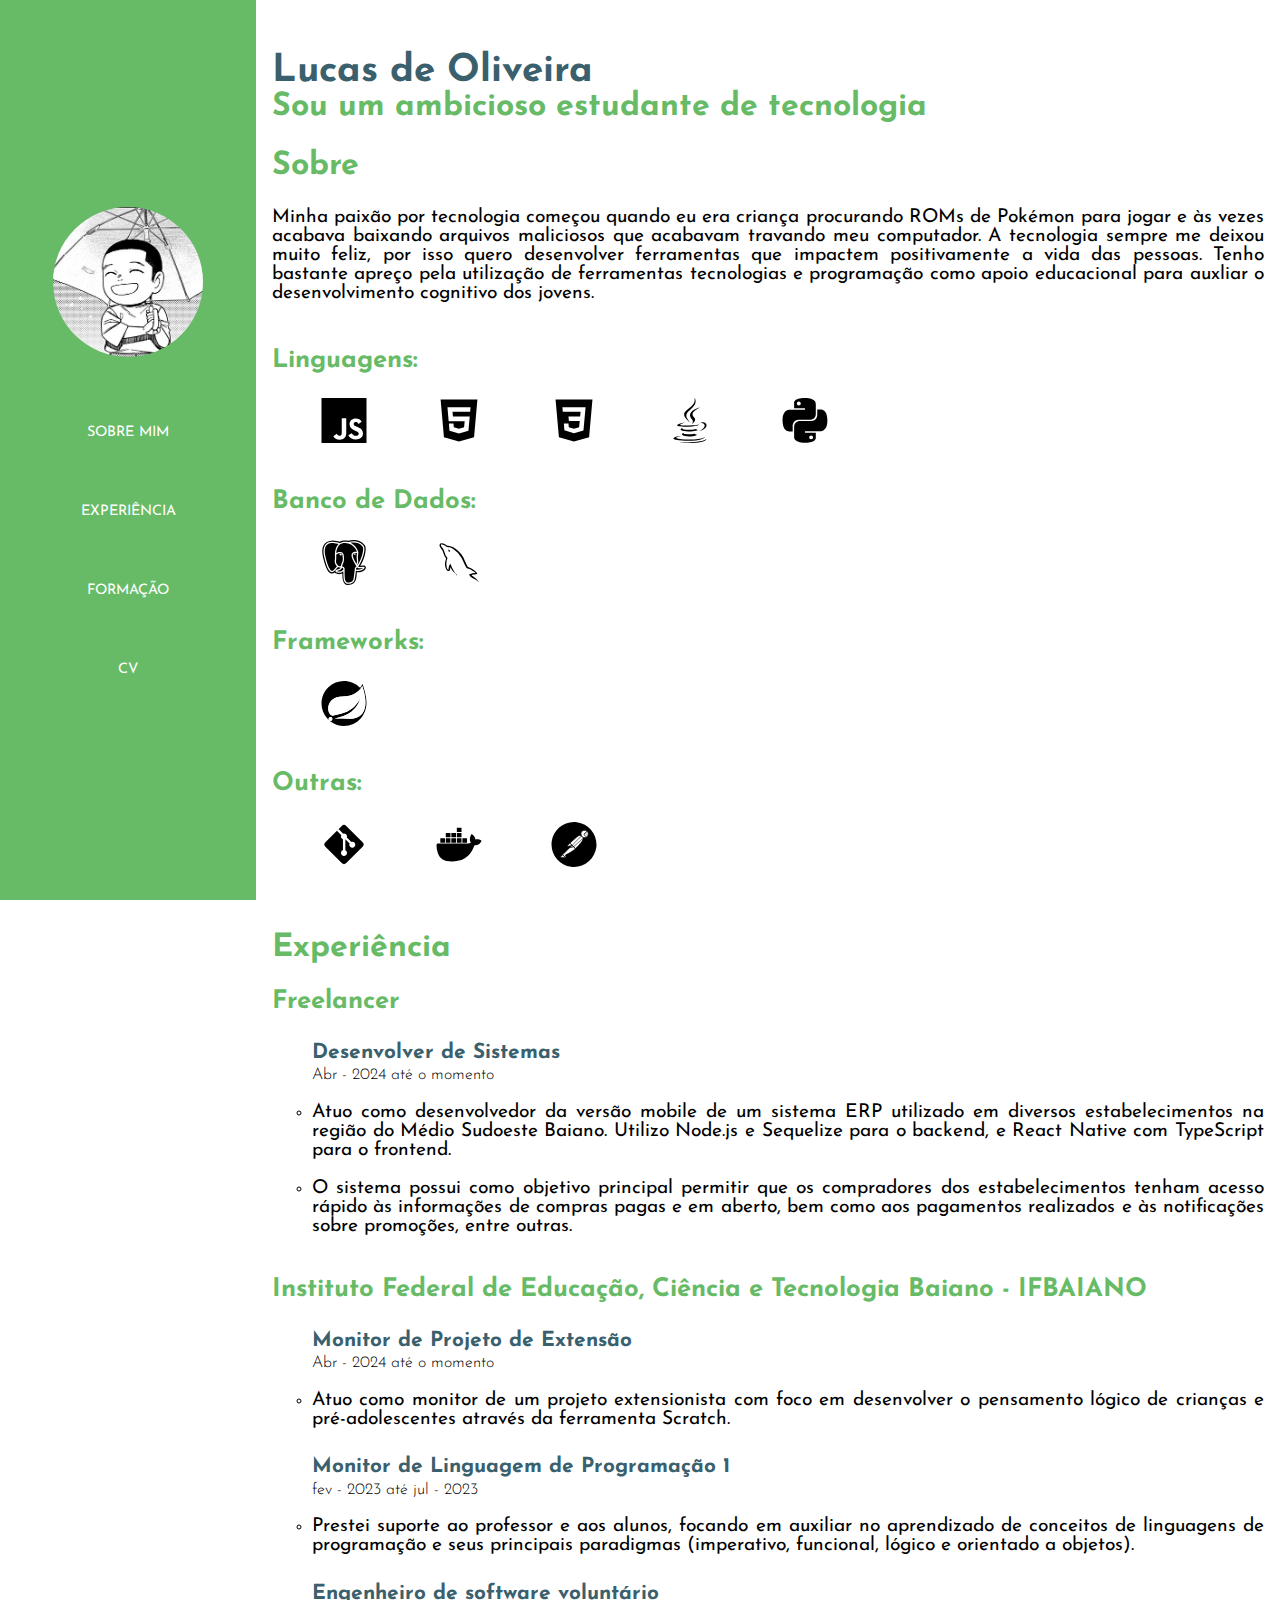
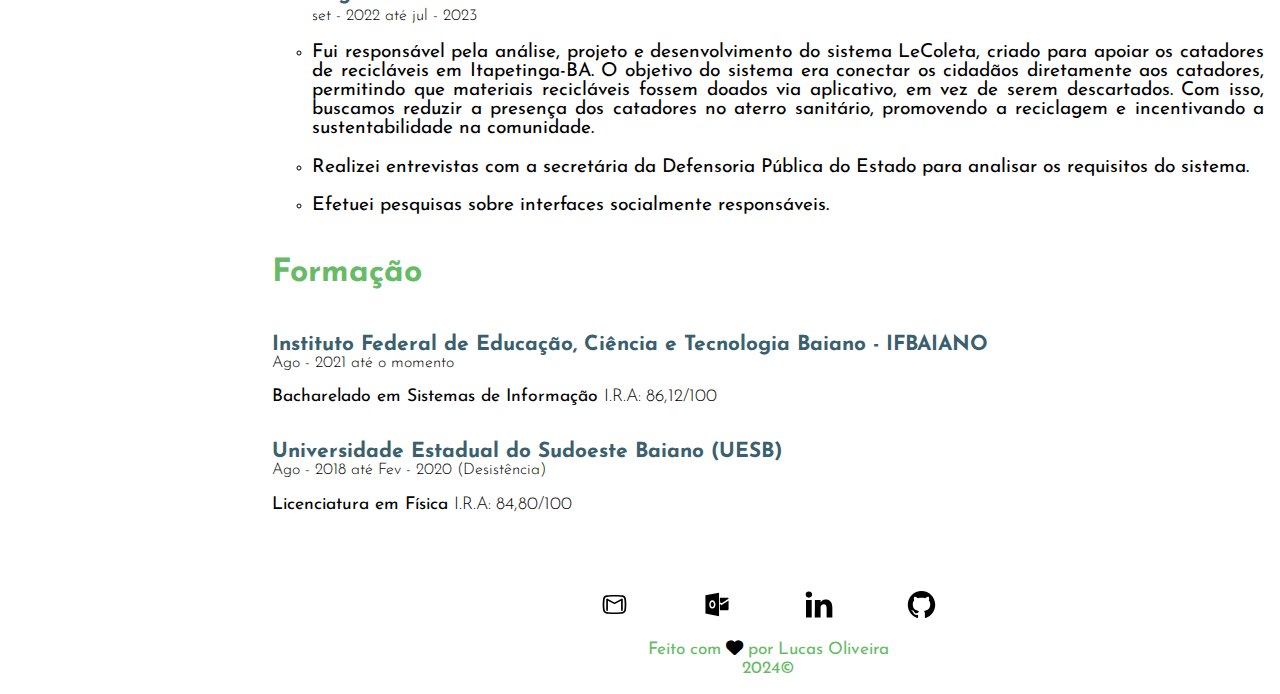
==== commit 0e72f50a: "página finalizada" ====
--- a/index.html
+++ b/index.html
@@ -255,14 +255,14 @@
 
             <section id="formacao">
                 <h2>Formação</h2>
-                <div>
+                <div class="itens_formacao">
                     <div>
                         <h4>
                             Instituto Federal de Educação, Ciência e Tecnologia Baiano - IFBAIANO
-                            <span>
-                                Ago - 2021 até o momento
-                            </span>
                         </h4>
+                        <span>
+                            Ago - 2021 até o momento
+                        </span>
                        
                         <p>
                             Bacharelado em Sistemas de Informação <span>I.R.A: 86,12/100</span>
@@ -272,11 +272,10 @@
                     <div>
                         <h4>
                             Universidade Estadual do Sudoeste Baiano (UESB)
-                            <span>
-                                Ago - 2018 até Fev - 2020 (Desistência)
-                            </span>
                         </h4>
-                       
+                        <span>
+                            Ago - 2018 até Fev - 2020 (Desistência)
+                        </span>
                         <p>
                             Licenciatura em Física <span>I.R.A: 84,80/100</span>
                         </p>
--- a/global.css
+++ b/global.css
@@ -13,10 +13,10 @@
     --fonte-tamanho-h1: 2.4em;
     --fonte-tamanho-h2: 2em;
     --fonte-tamanho-h3: 1.6em;
-    --fonte-tamanho-h4: 1.5em;
+    --fonte-tamanho-h4: 1.3em;
     --fonte-tamanho-p: 1em;
-    --fonte-tamanho-pg: 1.2em;
-    --fonte-tamanho-g: 1.4em;
+    --fonte-tamanho-pg: 1.1em;
+    --fonte-tamanho-g: 1.2em;
 }
 
 body, html {
@@ -191,20 +191,23 @@
     font-size: calc(.3em + 1vw);
 }
 
+.itens_formacao {
+    display: flex;
+    flex-direction: column;
+    margin: 0;
+    padding: 0;
+    padding-bottom: 5vh;
+}
+
+.itens_formacao h4{
+    margin-bottom: 0;
+    margin-top: 2vh;
+}
 #contato {
     display: flex;
     width: 100%;
     justify-content: center;
 }
-
-.lista_contato ul{
-    display: flex;
-    padding: 0;
-    justify-content: space-around;
-    align-items: center;
-    gap: 5vw;
-}
-
 
 .lista_contato ul{
     display: flex;
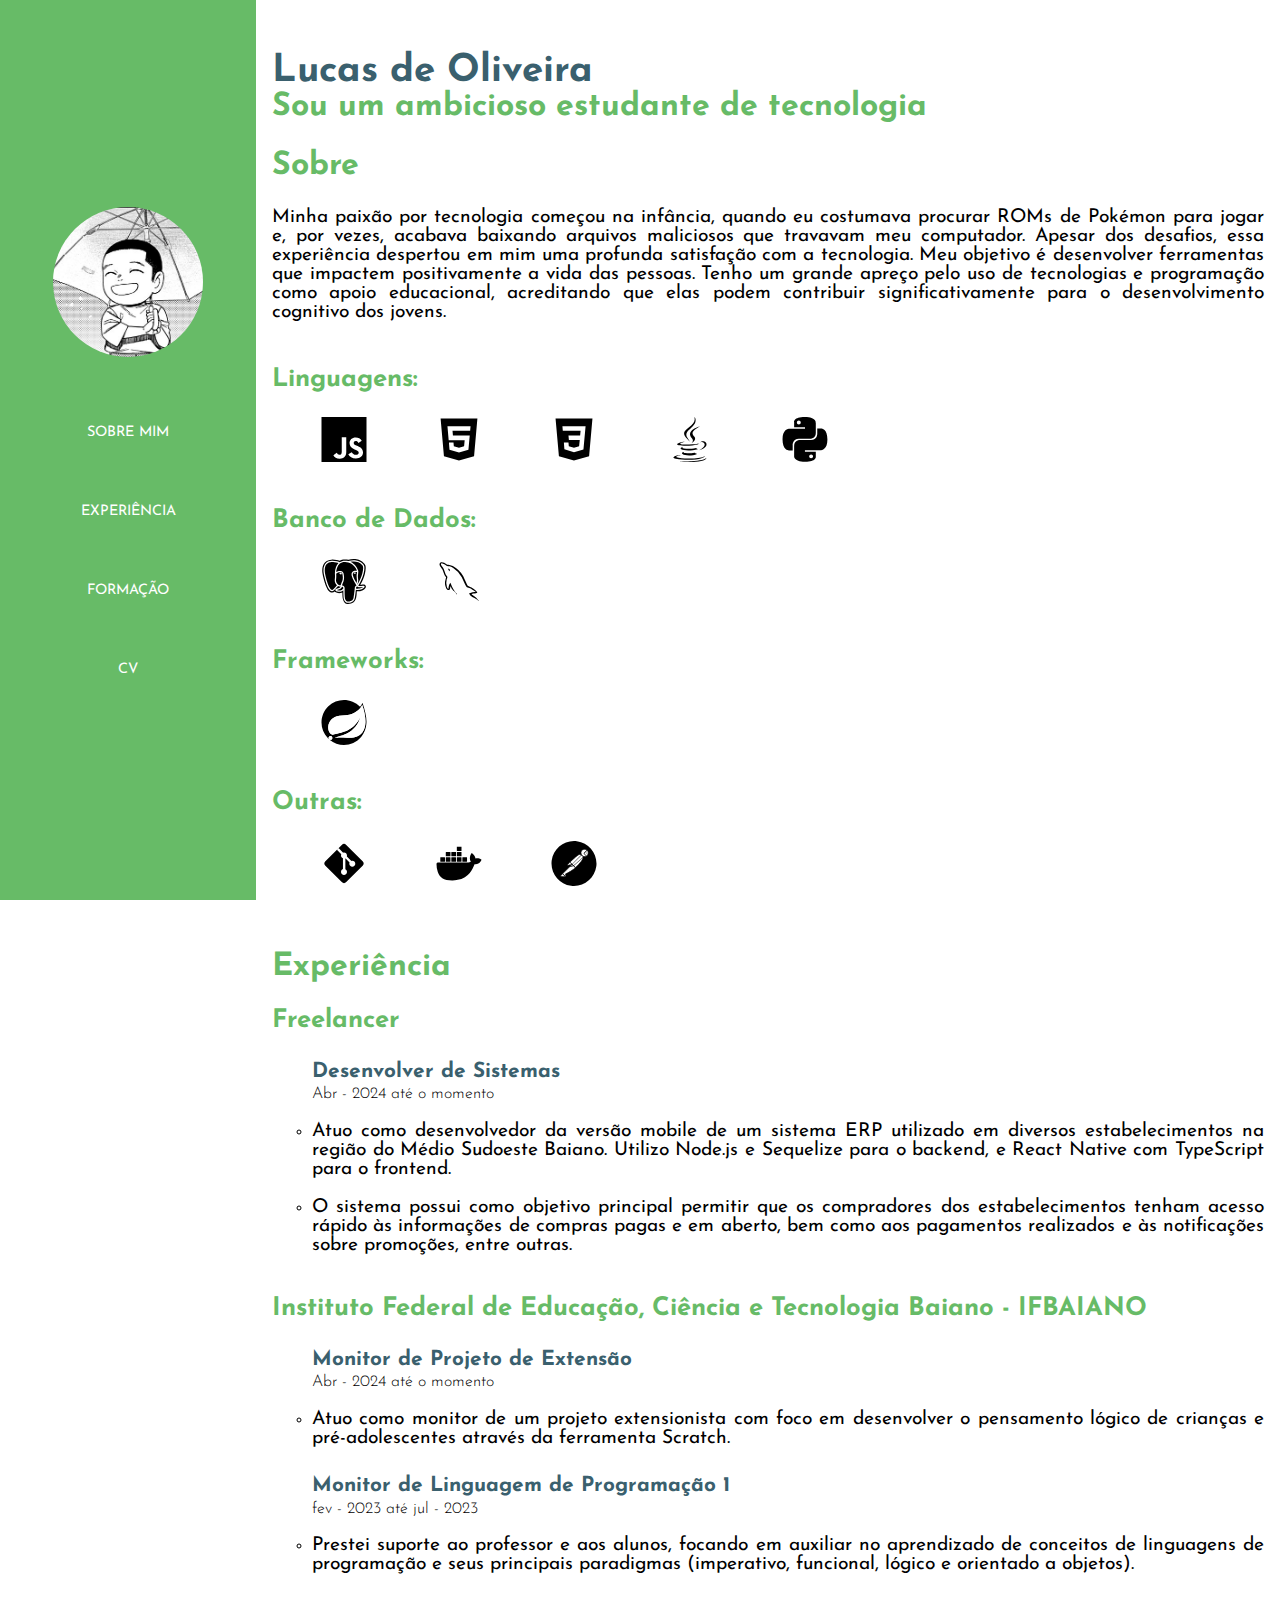
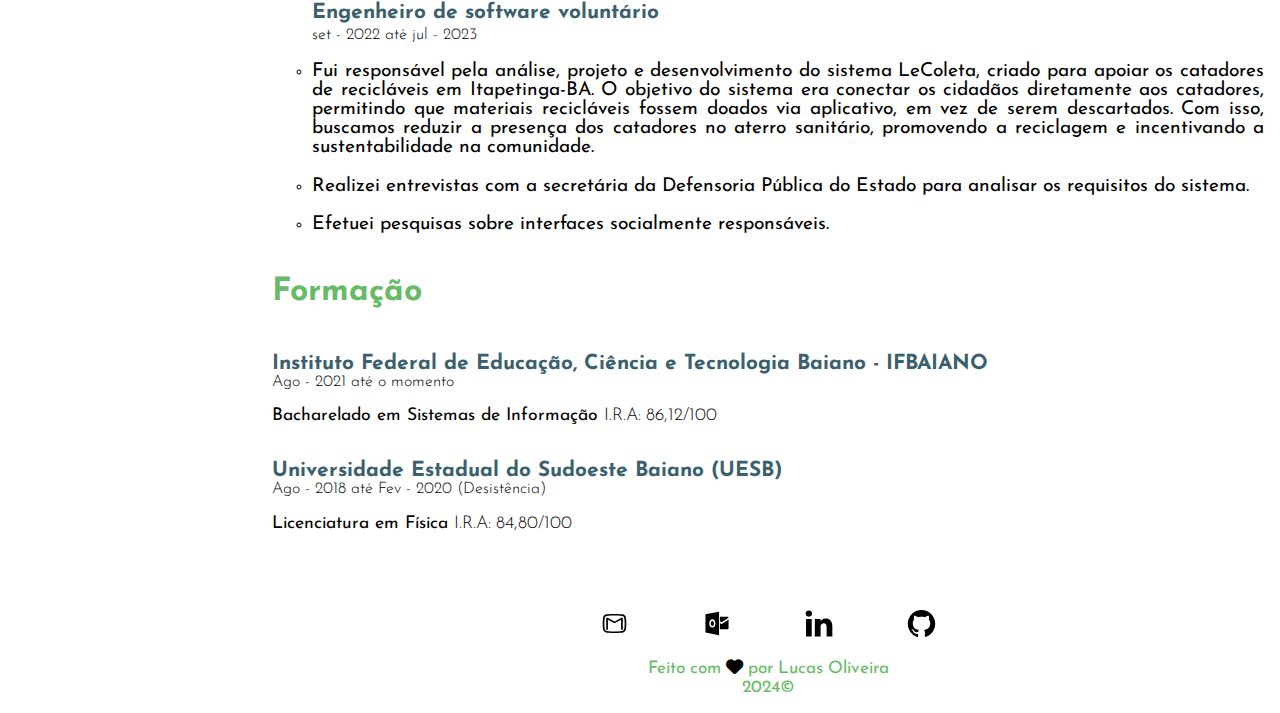
==== commit 7f6dee61: "melhora o texto de sobre mim, coloca o css em pt e inicia o readme" ====
--- a/index.html
+++ b/index.html
@@ -2,7 +2,7 @@
 <html lang="en">
 <head>
     <meta charset="UTF-8">
-    <meta name="viewport" content="width=device-width, initial-scale=1.0">
+    <meta name="viewport" conteudo="width=device-width, initial-scale=1.0">
     <title>Lucas de Oliveira</title>
     <link rel="stylesheet" href="global.css">
     <link rel="shortcut icon" href="assets/icons/favicon.ico" type="image/x-icon">
@@ -17,7 +17,7 @@
                     <li>
                         <img src="assets/photos/foto.png" alt="foto" class = "foto-perfil">
                     </li>
-                    <li><a href="#about"> SOBRE MIM</sobre></a></li>
+                    <li><a href="#sobre"> SOBRE MIM</sobre></a></li>
                     <li><a href="#experiencia">EXPERIÊNCIA</a></li>
                     <li><a href="#formacao">FORMAÇÃO</a></li>
                     <li>
@@ -30,7 +30,7 @@
             </nav>
         </div> 
     
-        <div class="content">   
+        <div class="conteudo">   
             <section id="home">
                 <div>
                     <h1 class="myNameText">
@@ -43,22 +43,23 @@
                 
             </section>
 
-            <section id="about">
+            <section id="sobre">
                 <h2>Sobre</h2>
-                <div class="about-me">
+                <div class="sobre-mim">
                     <p>
-                        Minha paixão por tecnologia começou quando eu era criança procurando ROMs de Pokémon para 
-                        jogar e às vezes acabava baixando arquivos maliciosos que acabavam travando meu computador. 
-                        A tecnologia sempre me deixou muito feliz, por isso quero desenvolver ferramentas que 
-                        impactem positivamente a vida das pessoas. Tenho bastante apreço pela utilização de 
-                        ferramentas tecnologias e programação como apoio educacional para auxliar o desenvolvimento 
-                        cognitivo dos jovens.
+                        Minha paixão por tecnologia começou na infância, quando eu costumava procurar ROMs de 
+                        Pokémon para jogar e, por vezes, acabava baixando arquivos maliciosos que travavam meu 
+                        computador. Apesar dos desafios, essa experiência despertou em mim uma profunda 
+                        satisfação com a tecnologia. Meu objetivo é desenvolver ferramentas que impactem 
+                        positivamente a vida das pessoas. Tenho um grande apreço pelo uso de tecnologias e 
+                        programação como apoio educacional, acreditando que elas podem contribuir 
+                        significativamente para o desenvolvimento cognitivo dos jovens.
                     </p>
                 </div>
             </section>
             <section id="tec"">
-                <div class="tec-content">
-                    <div class="language">
+                <div class="conteudo-tec">
+                    <div class="linguagem">
                         <h3>Linguagens:</h3>
                         <ul>
                             <li>
--- a/global.css
+++ b/global.css
@@ -71,7 +71,7 @@
     display: none;
 }
 
-.content {
+.conteudo {
     display: flex;
     flex-direction: column;
     align-items: center;
@@ -112,13 +112,13 @@
     display: flex;
     width: 100%;
 }
-.tec-content {
-    display: flex;
-    flex-direction: column;
-    width: 100%;
-}
-
-.tec-content ul {
+.conteudo-tec{
+    display: flex;
+    flex-direction: column;
+    width: 100%;
+}
+
+.conteudo-tec ul {
     justify-content: flex-start;
     flex-wrap: wrap;
     gap: 4vw;
@@ -254,7 +254,6 @@
         justify-content: space-evenly;
         box-sizing: border-box;
         padding: 2rem 0;
-        z-index: 10;
     }
     
     .sidebar {
@@ -308,7 +307,7 @@
     }
 
     
-    .content {
+    .conteudo {
         flex: 1;
         margin-left: 20%;
         box-sizing: border-box;
